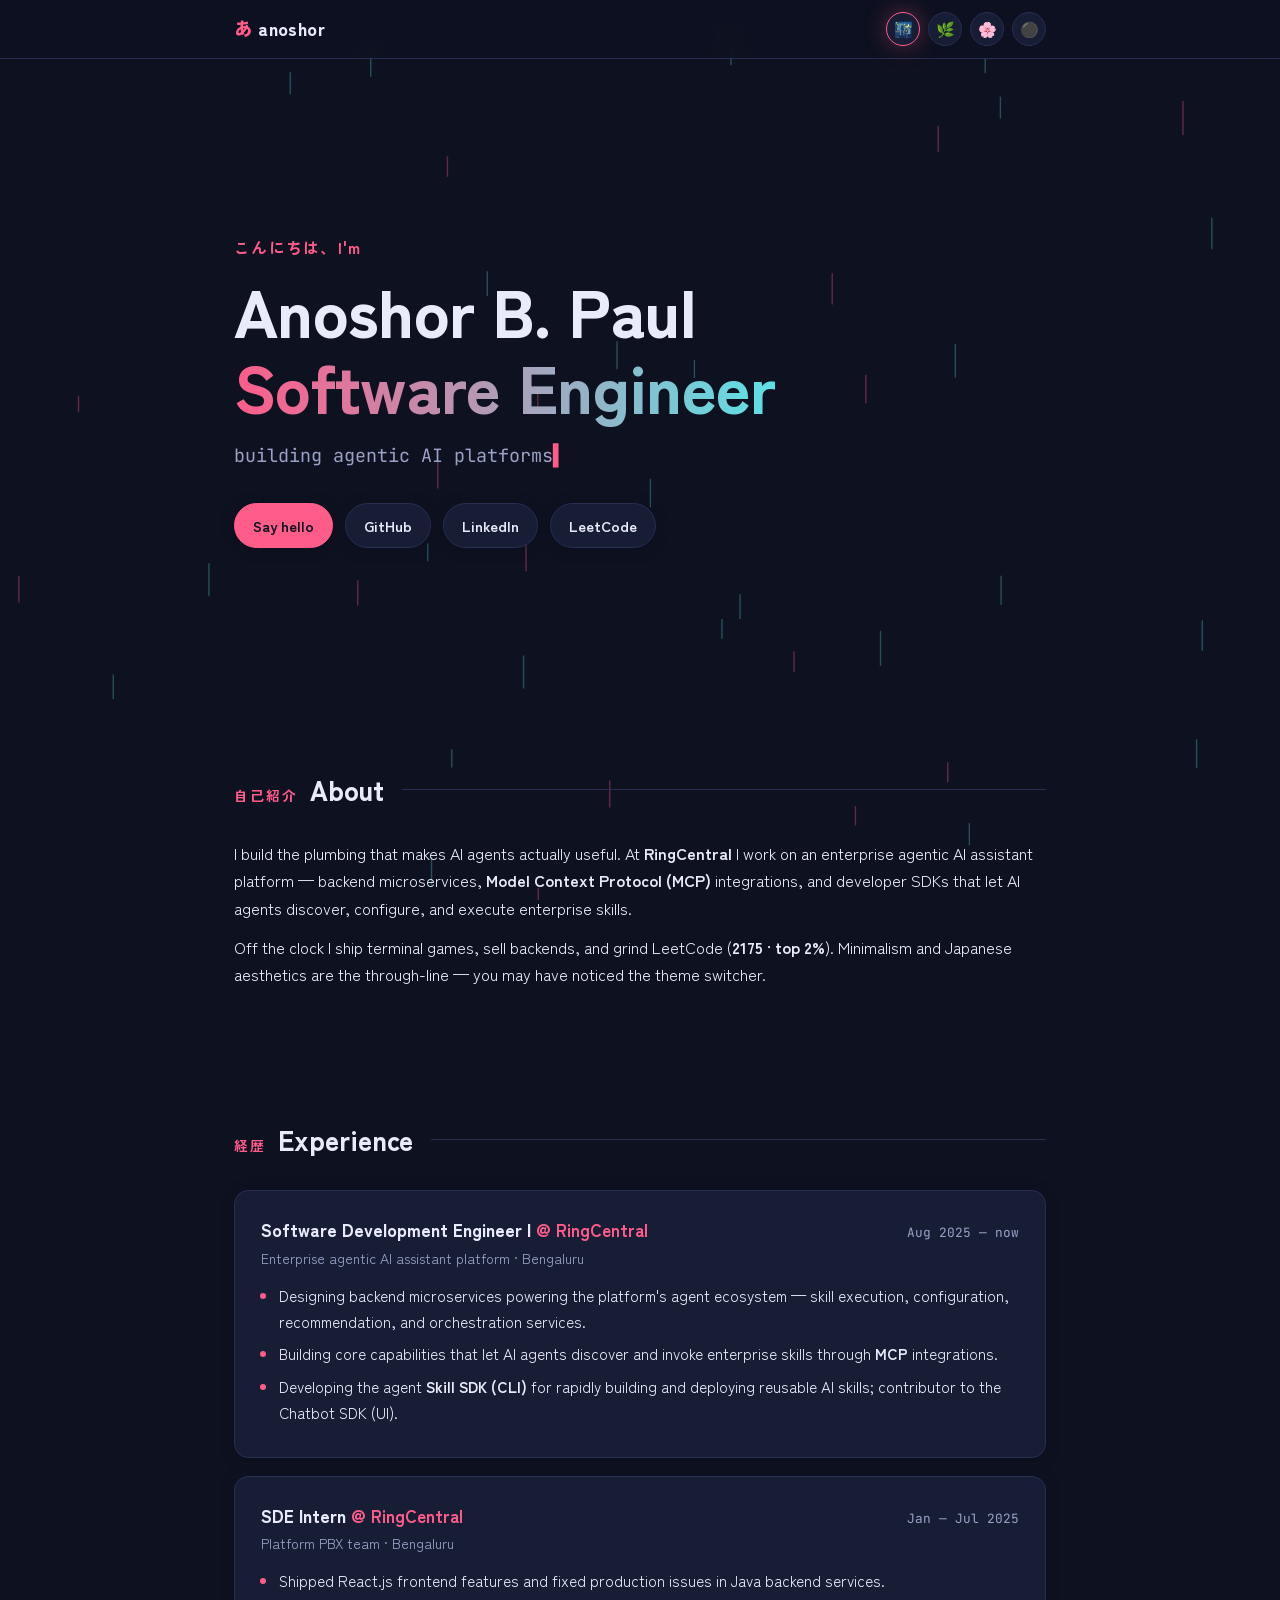
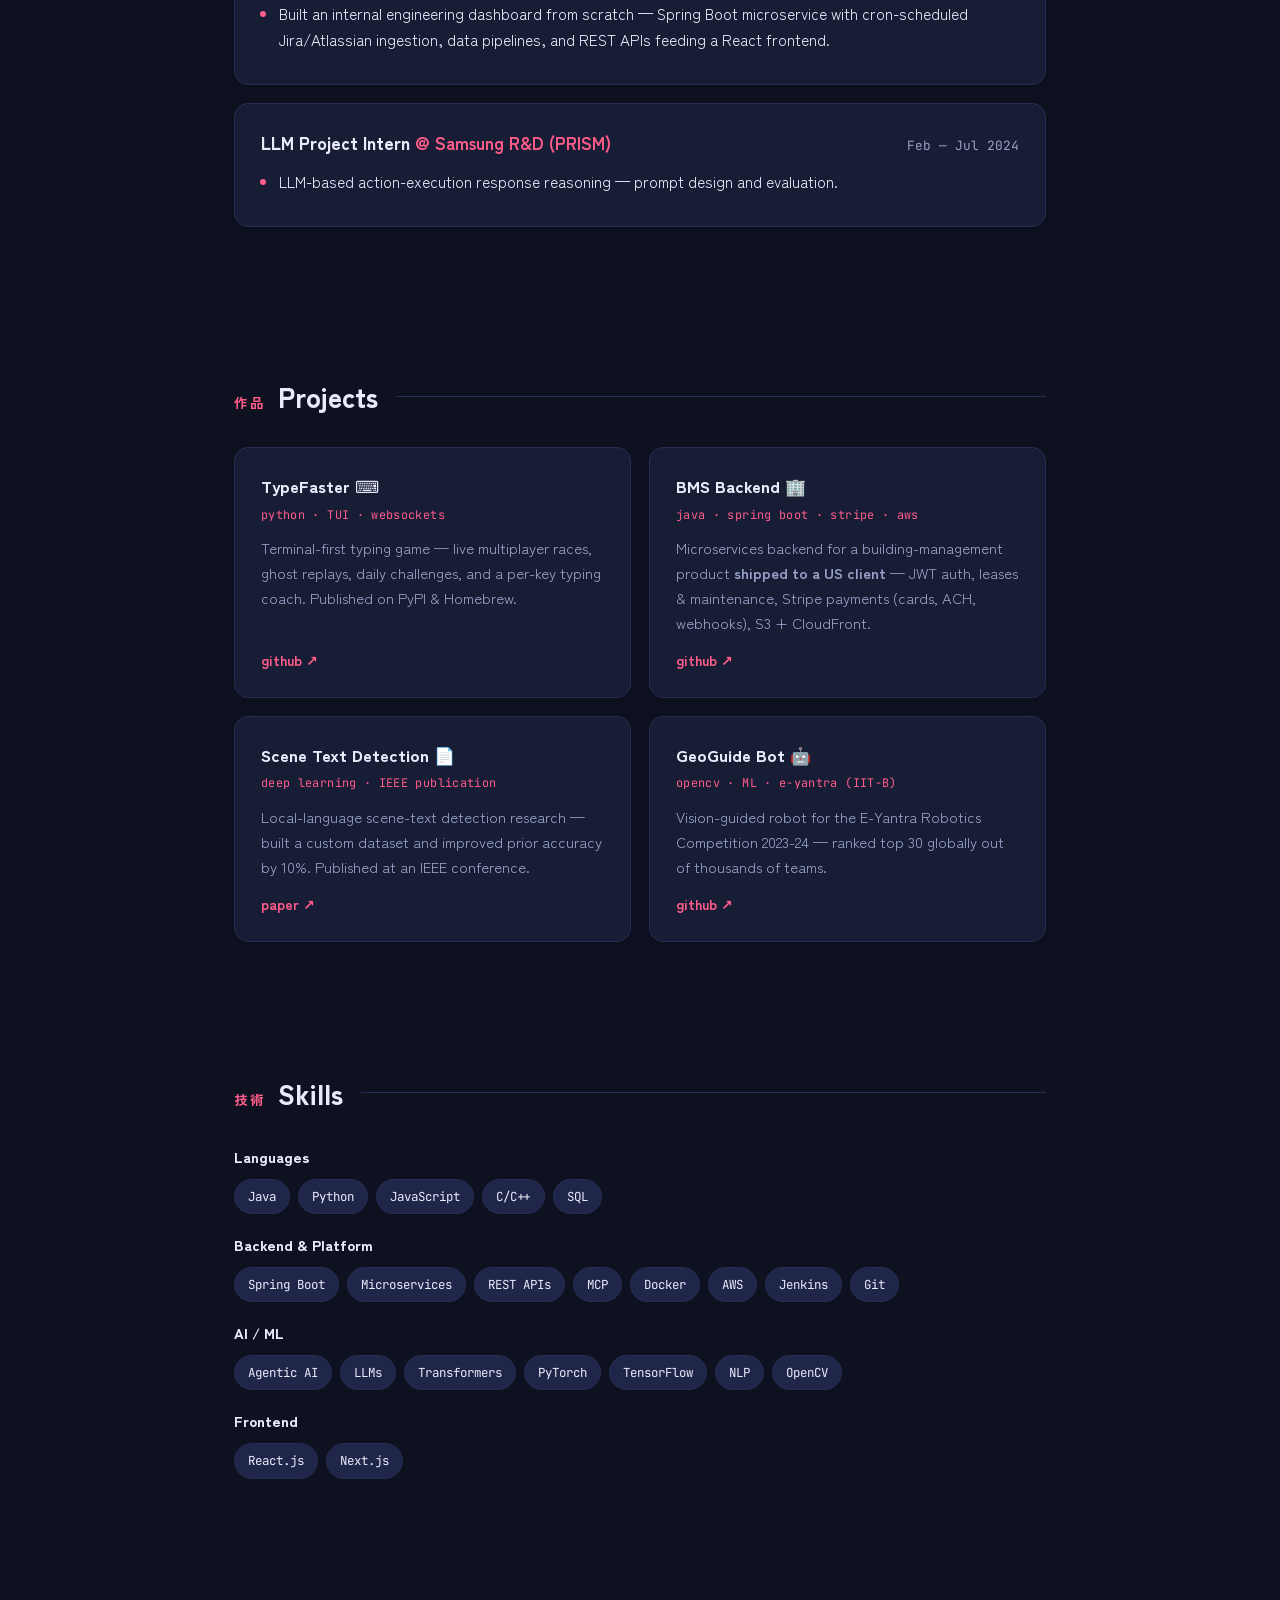
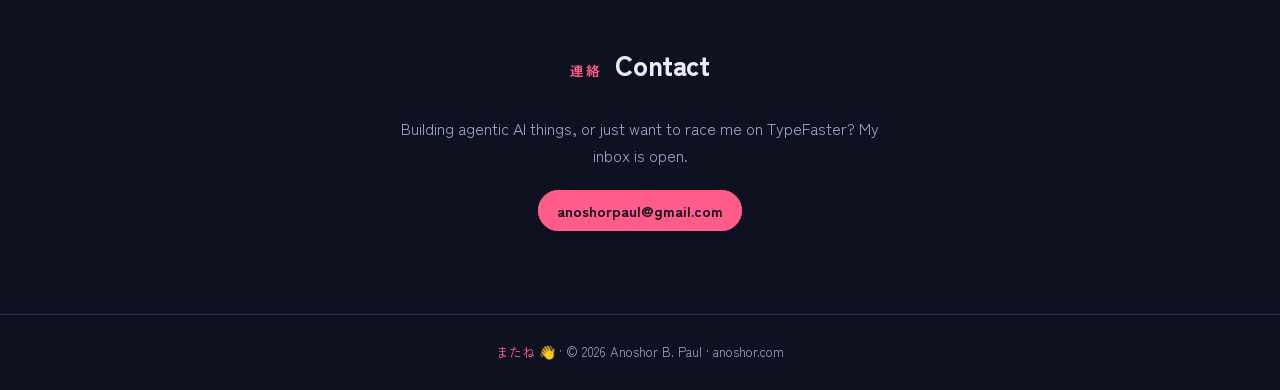
==== index.html @ 5cc81f97 "Portfolio: minimalist anime-style page with 4-theme toggle Co-Authored-By: Claude Fable 5 <noreply@a" ====
<!DOCTYPE html>
<html lang="en" data-theme="tokyo">
<head>
<meta charset="UTF-8">
<meta name="viewport" content="width=device-width, initial-scale=1.0">
<title>Anoshor B. Paul — Software Engineer</title>
<meta name="description" content="Software engineer at RingCentral building enterprise agentic AI platforms. Backend microservices, MCP integrations, developer SDKs.">
<meta property="og:title" content="Anoshor B. Paul — Software Engineer">
<meta property="og:description" content="Building enterprise agentic AI platforms. Backend microservices, MCP, developer SDKs.">
<meta property="og:url" content="https://anoshor.com">
<meta property="og:type" content="website">
<link rel="icon" href="data:image/svg+xml,<svg xmlns='http://www.w3.org/2000/svg' viewBox='0 0 100 100'><text y='.9em' font-size='90'>🌸</text></svg>">
<link rel="preconnect" href="https://fonts.googleapis.com">
<link rel="preconnect" href="https://fonts.gstatic.com" crossorigin>
<link href="https://fonts.googleapis.com/css2?family=Zen+Kaku+Gothic+New:wght@400;500;700;900&family=Zen+Old+Mincho:wght@600;900&family=JetBrains+Mono:wght@400;700&display=swap" rel="stylesheet">
<script>
/* island 0: theme boot — runs before paint to avoid flash */
(function(){try{var t=localStorage.getItem("theme");if(t)document.documentElement.setAttribute("data-theme",t);}catch(e){}})();
</script>
<style>
/* ============ base ============ */
*{margin:0;padding:0;box-sizing:border-box}
:root{
  --font-body:'Zen Kaku Gothic New',system-ui,sans-serif;
  --font-head:'Zen Kaku Gothic New',system-ui,sans-serif;
  --font-mono:'JetBrains Mono',monospace;
  --radius:14px;
  --border-w:1px;
  --shadow:none;
  --card-shadow:0 2px 16px rgba(0,0,0,.18);
}
/* ============ themes ============ */
:root[data-theme="tokyo"]{
  --bg:#0e1120; --bg2:#151930; --card:#181d36; --border:#272e52;
  --text:#e9ebfa; --muted:#9aa3c7; --accent:#ff5c8a; --accent2:#5ce1e6;
  --chip:#20264a; --glow:0 0 22px rgba(255,92,138,.35);
  --heroline:linear-gradient(90deg,#ff5c8a,#5ce1e6);
}
:root[data-theme="ghibli"]{
  --bg:#f6f1e4; --bg2:#efe8d6; --card:#fbf7ec; --border:#ddd2b8;
  --text:#4a4133; --muted:#8b7f68; --accent:#6f9a3d; --accent2:#d97e4a;
  --chip:#eee6d2; --glow:none; --card-shadow:0 3px 14px rgba(120,100,60,.12);
  --heroline:linear-gradient(90deg,#6f9a3d,#d97e4a);
}
:root[data-theme="sakura"]{
  --bg:#fbf8f5; --bg2:#f5f0ea; --card:#ffffff; --border:#e8e0d8;
  --text:#191714; --muted:#77706a; --accent:#d94f6e; --accent2:#b03a55;
  --chip:#f4ece6; --glow:none; --card-shadow:0 3px 14px rgba(60,40,40,.08);
  --font-head:'Zen Old Mincho',serif;
  --heroline:linear-gradient(90deg,#d94f6e,#e8929f);
}
:root[data-theme="manga"]{
  --bg:#ffffff; --bg2:#f2f2f2; --card:#ffffff; --border:#111111;
  --text:#111111; --muted:#555555; --accent:#111111; --accent2:#111111;
  --chip:#f2f2f2; --glow:none; --border-w:2.5px; --radius:4px;
  --card-shadow:5px 5px 0 #111;
  --heroline:linear-gradient(90deg,#111,#111);
}
/* ============ layout ============ */
html{scroll-behavior:smooth}
body{
  font-family:var(--font-body); background:var(--bg); color:var(--text);
  line-height:1.7; transition:background .35s,color .35s;
  -webkit-font-smoothing:antialiased;
}
#petals{position:fixed;inset:0;z-index:0;pointer-events:none}
.wrap{max-width:860px;margin:0 auto;padding:0 24px;position:relative;z-index:1}
section{padding:64px 0}
a{color:var(--accent);text-decoration:none}
a:hover{text-decoration:underline}
/* ============ nav ============ */
nav{
  position:fixed;top:0;left:0;right:0;z-index:10;
  backdrop-filter:blur(12px);-webkit-backdrop-filter:blur(12px);
  background:color-mix(in srgb,var(--bg) 78%,transparent);
  border-bottom:var(--border-w) solid var(--border);
}
.navin{max-width:860px;margin:0 auto;padding:12px 24px;display:flex;align-items:center;justify-content:space-between}
.logo{font-family:var(--font-head);font-weight:900;font-size:1.15rem;color:var(--text);letter-spacing:.02em}
.logo:hover{text-decoration:none}
.logo .kana{color:var(--accent);margin-right:6px}
.themes{display:flex;gap:8px}
.tbtn{
  width:34px;height:34px;border-radius:50%;cursor:pointer;font-size:15px;
  display:flex;align-items:center;justify-content:center;
  border:var(--border-w) solid var(--border);background:var(--card);
  transition:transform .15s,border-color .2s; line-height:1;
}
.tbtn:hover{transform:translateY(-2px) scale(1.08)}
.tbtn.active{border-color:var(--accent);box-shadow:var(--glow)}
/* ============ hero ============ */
.hero{padding:150px 0 70px;min-height:78vh;display:flex;flex-direction:column;justify-content:center}
.hello{font-size:1rem;color:var(--accent);font-weight:700;letter-spacing:.08em;margin-bottom:10px}
h1{font-family:var(--font-head);font-size:clamp(2.4rem,7vw,4.2rem);font-weight:900;line-height:1.12;letter-spacing:-.01em}
h1 .grad{background:var(--heroline);-webkit-background-clip:text;background-clip:text;-webkit-text-fill-color:transparent}
:root[data-theme="manga"] h1 .grad{-webkit-text-fill-color:var(--text);text-decoration:underline;text-decoration-thickness:6px;text-underline-offset:8px}
.tagline{font-family:var(--font-mono);font-size:clamp(.95rem,2.6vw,1.15rem);color:var(--muted);margin-top:18px;min-height:1.8em}
.tagline .cursor{display:inline-block;width:.55em;animation:blink 1s steps(1) infinite;color:var(--accent)}
@keyframes blink{50%{opacity:0}}
.links{display:flex;gap:12px;margin-top:30px;flex-wrap:wrap}
.pill{
  padding:9px 18px;border-radius:100px;font-weight:700;font-size:.92rem;
  border:var(--border-w) solid var(--border);background:var(--card);color:var(--text);
  transition:transform .15s,border-color .2s;box-shadow:var(--card-shadow);
}
.pill:hover{transform:translateY(-2px);border-color:var(--accent);text-decoration:none}
.pill.primary{background:var(--accent);color:var(--bg);border-color:var(--accent)}
:root[data-theme="manga"] .pill.primary{color:#fff}
/* ============ sections ============ */
h2{font-family:var(--font-head);font-size:1.7rem;font-weight:900;margin-bottom:28px;display:flex;align-items:baseline;gap:12px}
h2 .jp{font-size:.85rem;color:var(--accent);font-weight:700;letter-spacing:.15em}
h2::after{content:"";flex:1;height:var(--border-w);background:var(--border);margin-left:6px;align-self:center}
.card{
  background:var(--card);border:var(--border-w) solid var(--border);
  border-radius:var(--radius);padding:24px 26px;margin-bottom:18px;
  box-shadow:var(--card-shadow);transition:transform .18s,border-color .2s,background .35s;
}
.card:hover{transform:translateY(-3px);border-color:var(--accent)}
.rolehead{display:flex;justify-content:space-between;align-items:baseline;gap:12px;flex-wrap:wrap}
.role{font-weight:900;font-size:1.08rem}
.role .at{color:var(--accent);font-weight:700}
.dates{font-family:var(--font-mono);font-size:.8rem;color:var(--muted);white-space:nowrap}
.where{color:var(--muted);font-size:.88rem;margin-top:2px}
.card ul{margin:12px 0 0 18px}
.card li{margin-bottom:7px;font-size:.95rem}
.card li::marker{color:var(--accent)}
/* projects grid */
.grid{display:grid;grid-template-columns:1fr 1fr;gap:18px}
@media(max-width:640px){.grid{grid-template-columns:1fr}}
.proj{display:flex;flex-direction:column;margin-bottom:0}
.proj h3{font-family:var(--font-head);font-weight:900;font-size:1.05rem;margin-bottom:4px}
.proj .sub{font-family:var(--font-mono);font-size:.74rem;color:var(--accent);margin-bottom:10px;letter-spacing:.03em}
.proj p{font-size:.92rem;color:var(--muted);flex:1}
.proj .plink{margin-top:14px;font-weight:700;font-size:.88rem}
/* skills */
.sgroup{margin-bottom:18px}
.sgroup .slabel{font-weight:900;font-size:.92rem;margin-bottom:10px;color:var(--text)}
.chips{display:flex;flex-wrap:wrap;gap:8px}
.chip{
  font-family:var(--font-mono);font-size:.78rem;padding:6px 13px;border-radius:100px;
  background:var(--chip);border:var(--border-w) solid var(--border);color:var(--text);
  transition:border-color .2s,transform .15s;
}
.chip:hover{border-color:var(--accent);transform:translateY(-1px)}
/* contact */
.contact{text-align:center;padding:80px 0 90px}
.contact h2{justify-content:center}
.contact h2::after{display:none}
.contact p{color:var(--muted);max-width:480px;margin:0 auto 28px}
/* footer */
footer{border-top:var(--border-w) solid var(--border);padding:26px 0;text-align:center;color:var(--muted);font-size:.82rem;position:relative;z-index:1}
footer .kana{color:var(--accent)}
/* reveal island */
.rv{opacity:0;transform:translateY(18px);transition:opacity .6s ease,transform .6s ease}
.rv.in{opacity:1;transform:none}
@media (prefers-reduced-motion:reduce){
  .rv{opacity:1;transform:none;transition:none}
  #petals{display:none}
  .tagline .cursor{animation:none}
}
</style>
</head>
<body>
<canvas id="petals" aria-hidden="true"></canvas>

<nav>
  <div class="navin">
    <a class="logo" href="#top"><span class="kana">あ</span>anoshor</a>
    <div class="themes" role="group" aria-label="Theme">
      <button class="tbtn" data-set="tokyo"  title="Tokyo Night"    aria-label="Tokyo Night theme">🌃</button>
      <button class="tbtn" data-set="ghibli" title="Ghibli Soft"    aria-label="Ghibli Soft theme">🌿</button>
      <button class="tbtn" data-set="sakura" title="Sakura Ink"     aria-label="Sakura Ink theme">🌸</button>
      <button class="tbtn" data-set="manga"  title="Monochrome Manga" aria-label="Monochrome Manga theme">⚫</button>
    </div>
  </div>
</nav>

<div class="wrap" id="top">

  <header class="hero">
    <div class="hello">こんにちは、I'm</div>
    <h1>Anoshor B. Paul<br><span class="grad">Software Engineer</span></h1>
    <p class="tagline"><span id="type"></span><span class="cursor">▌</span></p>
    <div class="links">
      <a class="pill primary" href="mailto:anoshorpaul@gmail.com">Say hello</a>
      <a class="pill" href="https://github.com/Anoshor" target="_blank" rel="noopener">GitHub</a>
      <a class="pill" href="https://www.linkedin.com/in/anoshor/" target="_blank" rel="noopener">LinkedIn</a>
      <a class="pill" href="https://leetcode.com/u/Anoshor" target="_blank" rel="noopener">LeetCode</a>
    </div>
  </header>

  <section id="about" class="rv">
    <h2><span class="jp">自己紹介</span>About</h2>
    <p>
      I build the plumbing that makes AI agents actually useful. At <strong>RingCentral</strong> I work on an
      enterprise agentic AI assistant platform — backend microservices, <strong>Model Context Protocol (MCP)</strong>
      integrations, and developer SDKs that let AI agents discover, configure, and execute enterprise skills.
    </p>
    <p style="margin-top:12px">
      Off the clock I ship terminal games, sell backends, and grind LeetCode
      (<strong>2175 · top 2%</strong>). Minimalism and Japanese aesthetics are the through-line —
      you may have noticed the theme switcher.
    </p>
  </section>

  <section id="experience" class="rv">
    <h2><span class="jp">経歴</span>Experience</h2>

    <div class="card">
      <div class="rolehead">
        <div class="role">Software Development Engineer I <span class="at">@ RingCentral</span></div>
        <div class="dates">Aug 2025 — now</div>
      </div>
      <div class="where">Enterprise agentic AI assistant platform · Bengaluru</div>
      <ul>
        <li>Designing backend microservices powering the platform's agent ecosystem — skill execution, configuration, recommendation, and orchestration services.</li>
        <li>Building core capabilities that let AI agents discover and invoke enterprise skills through <strong>MCP</strong> integrations.</li>
        <li>Developing the agent <strong>Skill SDK (CLI)</strong> for rapidly building and deploying reusable AI skills; contributor to the Chatbot SDK (UI).</li>
      </ul>
    </div>

    <div class="card">
      <div class="rolehead">
        <div class="role">SDE Intern <span class="at">@ RingCentral</span></div>
        <div class="dates">Jan — Jul 2025</div>
      </div>
      <div class="where">Platform PBX team · Bengaluru</div>
      <ul>
        <li>Shipped React.js frontend features and fixed production issues in Java backend services.</li>
        <li>Built an internal engineering dashboard from scratch — Spring Boot microservice with cron-scheduled Jira/Atlassian ingestion, data pipelines, and REST APIs feeding a React frontend.</li>
      </ul>
    </div>

    <div class="card">
      <div class="rolehead">
        <div class="role">LLM Project Intern <span class="at">@ Samsung R&amp;D (PRISM)</span></div>
        <div class="dates">Feb — Jul 2024</div>
      </div>
      <ul>
        <li>LLM-based action-execution response reasoning — prompt design and evaluation.</li>
      </ul>
    </div>
  </section>

  <section id="projects" class="rv">
    <h2><span class="jp">作品</span>Projects</h2>
    <div class="grid">

      <div class="card proj">
        <h3>TypeFaster ⌨</h3>
        <div class="sub">python · TUI · websockets</div>
        <p>Terminal-first typing game — live multiplayer races, ghost replays, daily challenges, and a per-key typing coach. Published on PyPI &amp; Homebrew.</p>
        <a class="plink" href="https://github.com/Anoshor/typefaster-cli" target="_blank" rel="noopener">github ↗</a>
      </div>

      <div class="card proj">
        <h3>BMS Backend 🏢</h3>
        <div class="sub">java · spring boot · stripe · aws</div>
        <p>Microservices backend for a building-management product <strong>shipped to a US client</strong> — JWT auth, leases &amp; maintenance, Stripe payments (cards, ACH, webhooks), S3 + CloudFront.</p>
        <a class="plink" href="https://github.com/Anoshor/BMS-backend" target="_blank" rel="noopener">github ↗</a>
      </div>

      <div class="card proj">
        <h3>Scene Text Detection 📄</h3>
        <div class="sub">deep learning · IEEE publication</div>
        <p>Local-language scene-text detection research — built a custom dataset and improved prior accuracy by 10%. Published at an IEEE conference.</p>
        <a class="plink" href="https://ieeexplore.ieee.org/abstract/document/10499106" target="_blank" rel="noopener">paper ↗</a>
      </div>

      <div class="card proj">
        <h3>GeoGuide Bot 🤖</h3>
        <div class="sub">opencv · ML · e-yantra (IIT-B)</div>
        <p>Vision-guided robot for the E-Yantra Robotics Competition 2023-24 — ranked top 30 globally out of thousands of teams.</p>
        <a class="plink" href="https://github.com/Anoshor/eyrc23_GG_1298" target="_blank" rel="noopener">github ↗</a>
      </div>

    </div>
  </section>

  <section id="skills" class="rv">
    <h2><span class="jp">技術</span>Skills</h2>
    <div class="sgroup"><div class="slabel">Languages</div>
      <div class="chips"><span class="chip">Java</span><span class="chip">Python</span><span class="chip">JavaScript</span><span class="chip">C/C++</span><span class="chip">SQL</span></div>
    </div>
    <div class="sgroup"><div class="slabel">Backend &amp; Platform</div>
      <div class="chips"><span class="chip">Spring Boot</span><span class="chip">Microservices</span><span class="chip">REST APIs</span><span class="chip">MCP</span><span class="chip">Docker</span><span class="chip">AWS</span><span class="chip">Jenkins</span><span class="chip">Git</span></div>
    </div>
    <div class="sgroup"><div class="slabel">AI / ML</div>
      <div class="chips"><span class="chip">Agentic AI</span><span class="chip">LLMs</span><span class="chip">Transformers</span><span class="chip">PyTorch</span><span class="chip">TensorFlow</span><span class="chip">NLP</span><span class="chip">OpenCV</span></div>
    </div>
    <div class="sgroup"><div class="slabel">Frontend</div>
      <div class="chips"><span class="chip">React.js</span><span class="chip">Next.js</span></div>
    </div>
  </section>

  <section class="contact rv" id="contact">
    <h2><span class="jp">連絡</span>Contact</h2>
    <p>Building agentic AI things, or just want to race me on TypeFaster? My inbox is open.</p>
    <a class="pill primary" href="mailto:anoshorpaul@gmail.com">anoshorpaul@gmail.com</a>
  </section>

</div>

<footer>
  <span class="kana">またね 👋</span> · © 2026 Anoshor B. Paul · anoshor.com
</footer>

<script>
/* ============ island 1: theme switcher ============ */
(function(){
  var root=document.documentElement, btns=document.querySelectorAll(".tbtn");
  function mark(){var cur=root.getAttribute("data-theme");btns.forEach(function(b){b.classList.toggle("active",b.dataset.set===cur);});}
  btns.forEach(function(b){b.addEventListener("click",function(){
    root.setAttribute("data-theme",b.dataset.set);
    try{localStorage.setItem("theme",b.dataset.set);}catch(e){}
    mark(); window.dispatchEvent(new CustomEvent("themechange"));
  });});
  mark();
})();

/* ============ island 2: typing tagline ============ */
(function(){
  var lines=["building agentic AI platforms","designing backend microservices","shipping MCP integrations","typing faster than you ⌨"];
  var el=document.getElementById("type"),li=0,ci=0,del=false;
  if(matchMedia("(prefers-reduced-motion: reduce)").matches){el.textContent=lines[0];return;}
  (function tick(){
    var s=lines[li];
    ci+=del?-1:1; el.textContent=s.slice(0,ci);
    var wait=del?32:70;
    if(!del&&ci===s.length){wait=1800;del=true;}
    else if(del&&ci===0){del=false;li=(li+1)%lines.length;wait=350;}
    setTimeout(tick,wait);
  })();
})();

/* ============ island 3: scroll reveal ============ */
(function(){
  var io=new IntersectionObserver(function(es){es.forEach(function(e){if(e.isIntersecting){e.target.classList.add("in");io.unobserve(e.target);}});},{threshold:.08});
  document.querySelectorAll(".rv").forEach(function(el){io.observe(el);});
})();

/* ============ island 4: theme-aware particles ============ */
(function(){
  if(matchMedia("(prefers-reduced-motion: reduce)").matches)return;
  var cv=document.getElementById("petals"),cx=cv.getContext("2d"),W,H,ps=[],raf;
  var CFG={
    tokyo:{n:40,mk:function(){return{x:Math.random()*W,y:Math.random()*H,vy:2+Math.random()*3,len:14+Math.random()*22,c:Math.random()<.5?"rgba(255,92,138,.35)":"rgba(92,225,230,.3)",kind:"rain"};}},
    ghibli:{n:22,mk:function(){return{x:Math.random()*W,y:Math.random()*H,vx:.3+Math.random()*.5,vy:-.15-Math.random()*.3,r:1.6+Math.random()*2.4,c:"rgba(255,255,250,.9)",sw:Math.random()*6.28,kind:"seed"};}},
    sakura:{n:28,mk:function(){return{x:Math.random()*W,y:Math.random()*H,vy:.5+Math.random()*.9,vx:.3+Math.random()*.6,r:3.5+Math.random()*4,rot:Math.random()*6.28,vr:.01+Math.random()*.03,c:"rgba(233,109,138,.55)",kind:"petal"};}},
    manga:{n:26,mk:function(){return{x:Math.random()*W,y:Math.random()*H,vy:.25+Math.random()*.4,r:1.2+Math.random()*2.2,c:"rgba(17,17,17,.14)",kind:"dot"};}}
  };
  function size(){W=cv.width=innerWidth;H=cv.height=innerHeight;}
  function seed(){var t=document.documentElement.getAttribute("data-theme")||"tokyo";var c=CFG[t]||CFG.tokyo;ps=[];for(var i=0;i<c.n;i++)ps.push(c.mk());}
  function step(){
    cx.clearRect(0,0,W,H);
    for(var i=0;i<ps.length;i++){var p=ps[i];
      if(p.kind==="rain"){p.y+=p.vy;cx.strokeStyle=p.c;cx.lineWidth=1.4;cx.beginPath();cx.moveTo(p.x,p.y);cx.lineTo(p.x,p.y+p.len);cx.stroke();if(p.y>H){p.y=-p.len;p.x=Math.random()*W;}}
      else if(p.kind==="seed"){p.sw+=.02;p.x+=p.vx;p.y+=p.vy+Math.sin(p.sw)*.2;cx.fillStyle=p.c;cx.beginPath();cx.arc(p.x,p.y,p.r,0,6.28);cx.fill();if(p.x>W+10||p.y<-10){p.x=-10;p.y=H*.3+Math.random()*H*.7;}}
      else if(p.kind==="petal"){p.y+=p.vy;p.x+=p.vx+Math.sin(p.y*.01)*.5;p.rot+=p.vr;cx.save();cx.translate(p.x,p.y);cx.rotate(p.rot);cx.fillStyle=p.c;cx.beginPath();cx.ellipse(0,0,p.r,p.r*.6,0,0,6.28);cx.fill();cx.restore();if(p.y>H+12){p.y=-12;p.x=Math.random()*W;}}
      else{p.y+=p.vy;cx.fillStyle=p.c;cx.beginPath();cx.arc(p.x,p.y,p.r,0,6.28);cx.fill();if(p.y>H+6){p.y=-6;p.x=Math.random()*W;}}
    }
    raf=requestAnimationFrame(step);
  }
  function boot(){size();seed();cancelAnimationFrame(raf);step();}
  addEventListener("resize",function(){size();seed();});
  addEventListener("themechange",function(){seed();});
  document.addEventListener("visibilitychange",function(){document.hidden?cancelAnimationFrame(raf):step();});
  ("requestIdleCallback" in window)?requestIdleCallback(boot):setTimeout(boot,120);
})();
</script>
</body>
</html>
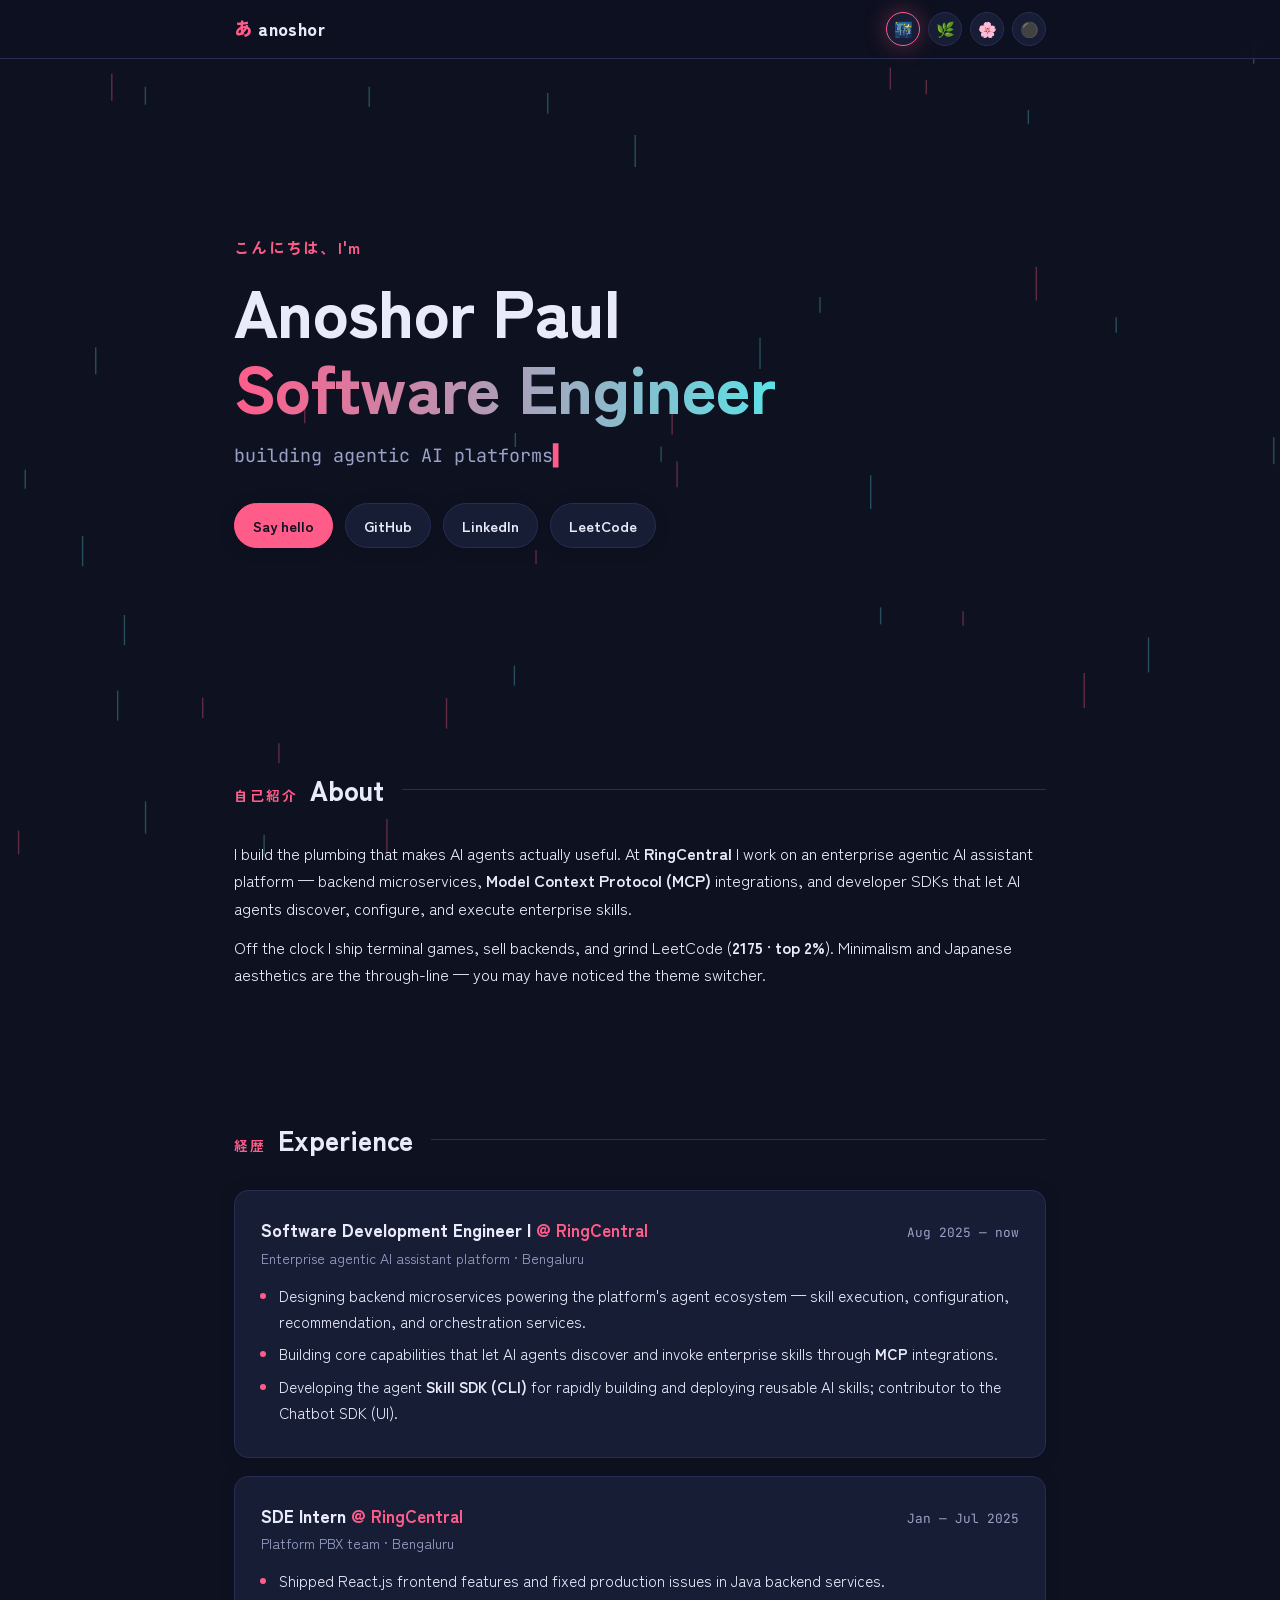
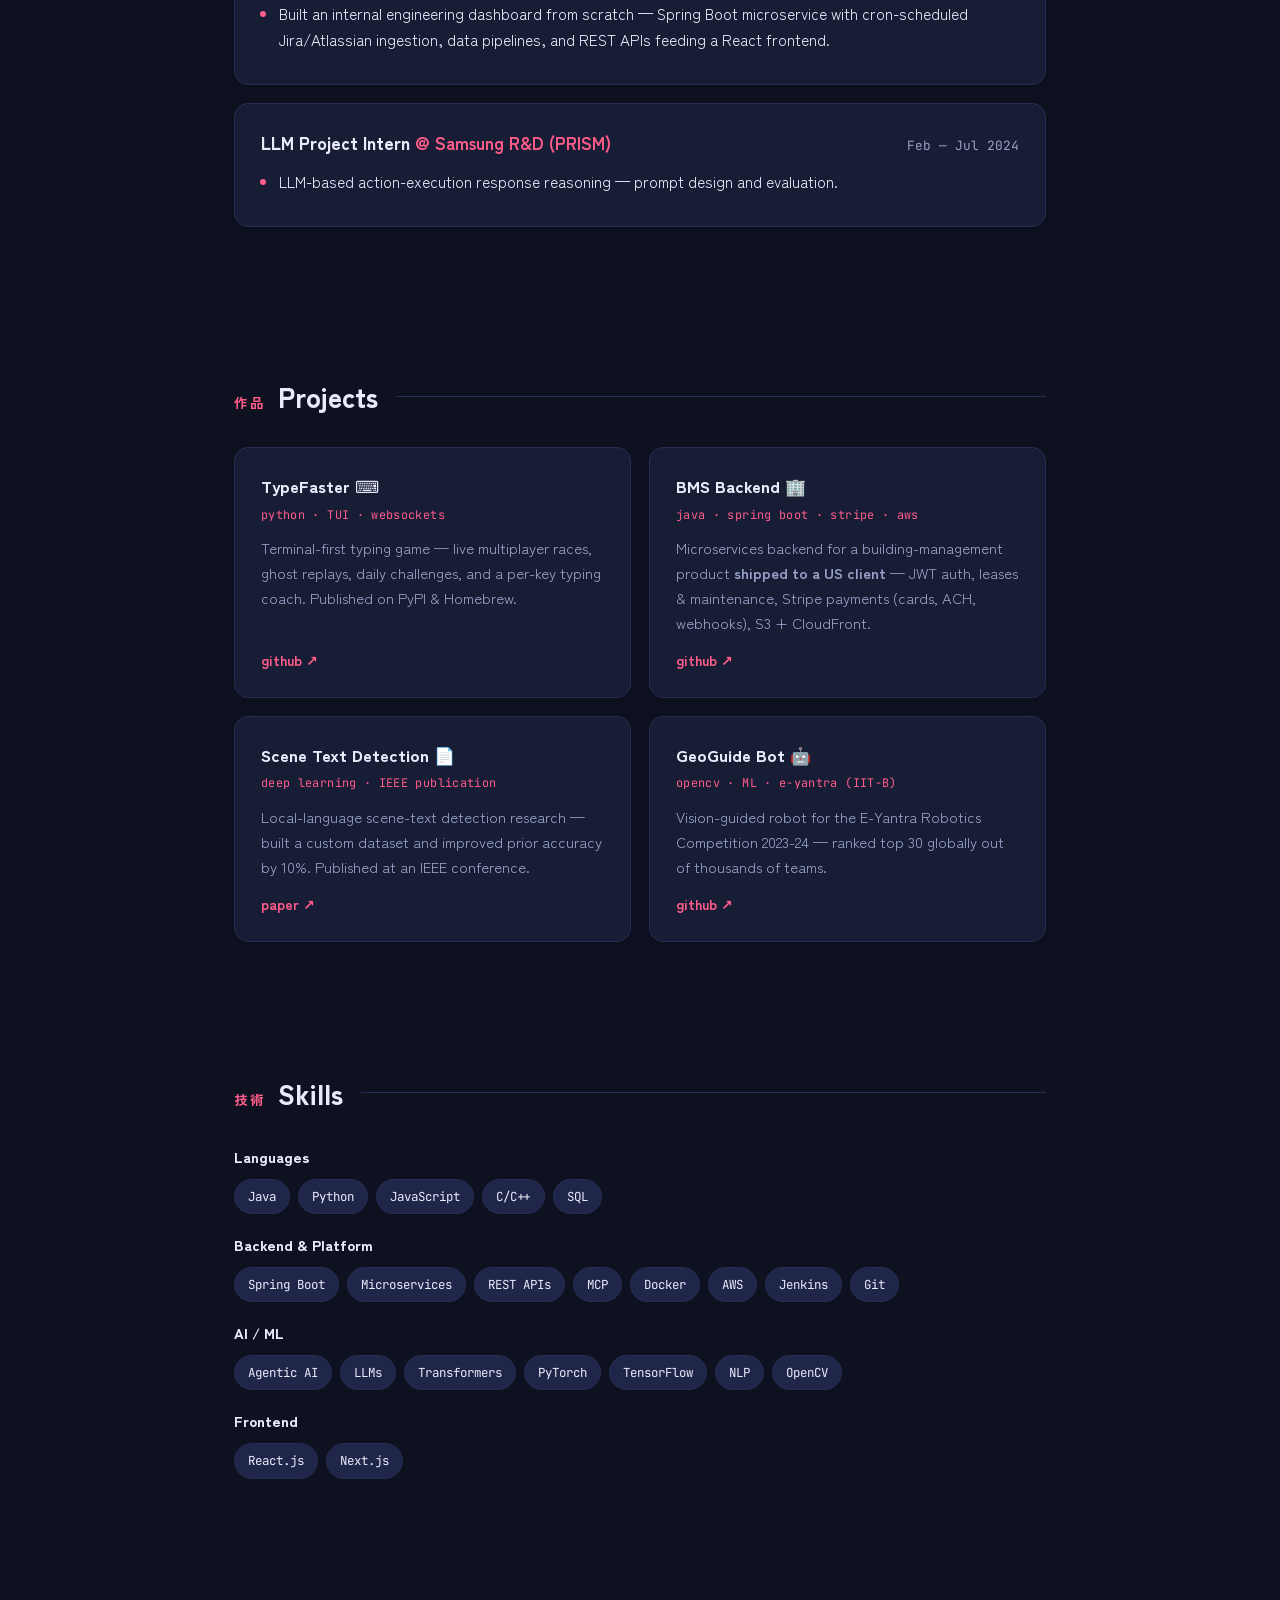
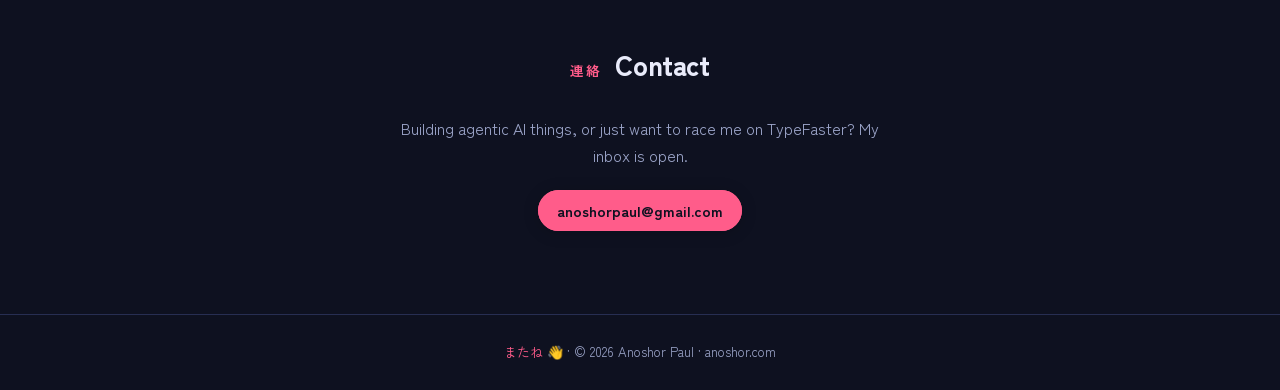
==== commit bfc33df6: "Rename to Anoshor Paul Co-Authored-By: Claude Fable 5 <noreply@anthropic.com>" ====
--- a/index.html
+++ b/index.html
@@ -3,9 +3,9 @@
 <head>
 <meta charset="UTF-8">
 <meta name="viewport" content="width=device-width, initial-scale=1.0">
-<title>Anoshor B. Paul — Software Engineer</title>
+<title>Anoshor Paul — Software Engineer</title>
 <meta name="description" content="Software engineer at RingCentral building enterprise agentic AI platforms. Backend microservices, MCP integrations, developer SDKs.">
-<meta property="og:title" content="Anoshor B. Paul — Software Engineer">
+<meta property="og:title" content="Anoshor Paul — Software Engineer">
 <meta property="og:description" content="Building enterprise agentic AI platforms. Backend microservices, MCP, developer SDKs.">
 <meta property="og:url" content="https://anoshor.com">
 <meta property="og:type" content="website">
@@ -179,7 +179,7 @@
 
   <header class="hero">
     <div class="hello">こんにちは、I'm</div>
-    <h1>Anoshor B. Paul<br><span class="grad">Software Engineer</span></h1>
+    <h1>Anoshor Paul<br><span class="grad">Software Engineer</span></h1>
     <p class="tagline"><span id="type"></span><span class="cursor">▌</span></p>
     <div class="links">
       <a class="pill primary" href="mailto:anoshorpaul@gmail.com">Say hello</a>
@@ -302,7 +302,7 @@
 </div>
 
 <footer>
-  <span class="kana">またね 👋</span> · © 2026 Anoshor B. Paul · anoshor.com
+  <span class="kana">またね 👋</span> · © 2026 Anoshor Paul · anoshor.com
 </footer>
 
 <script>
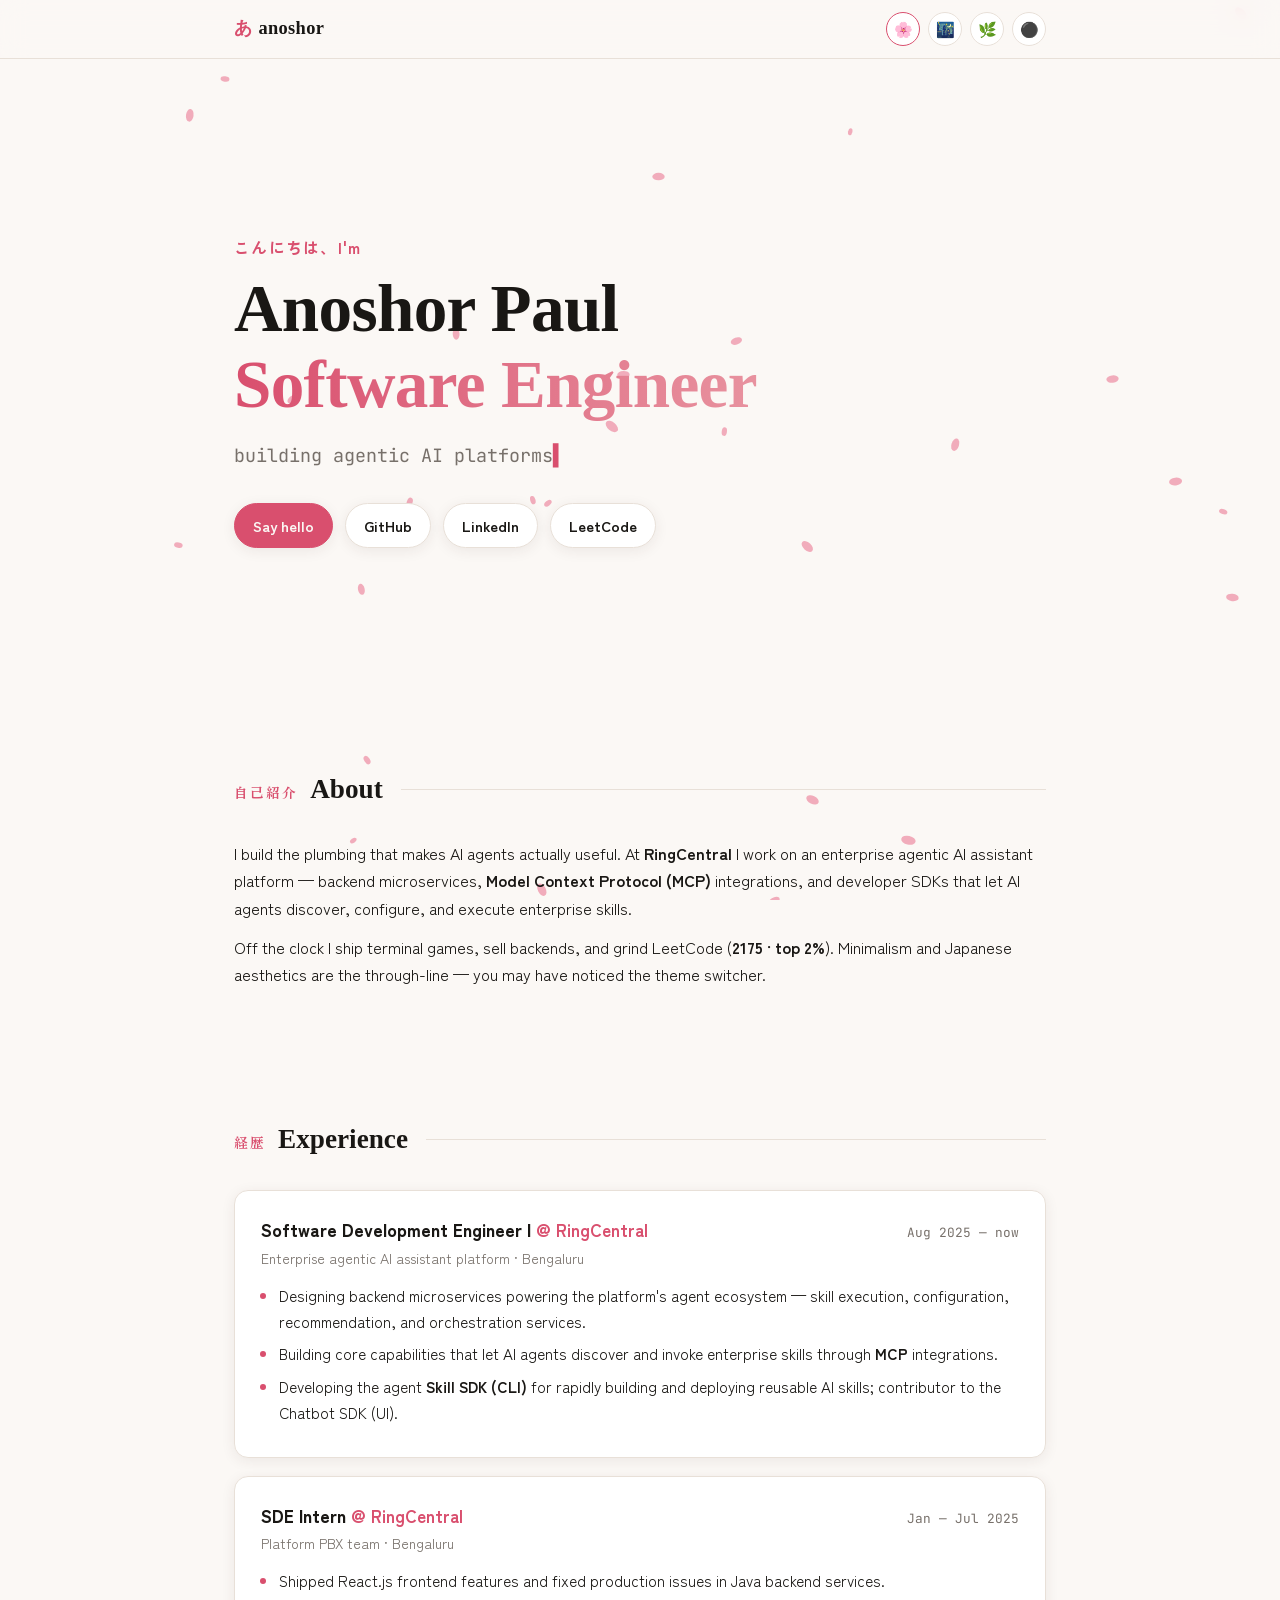
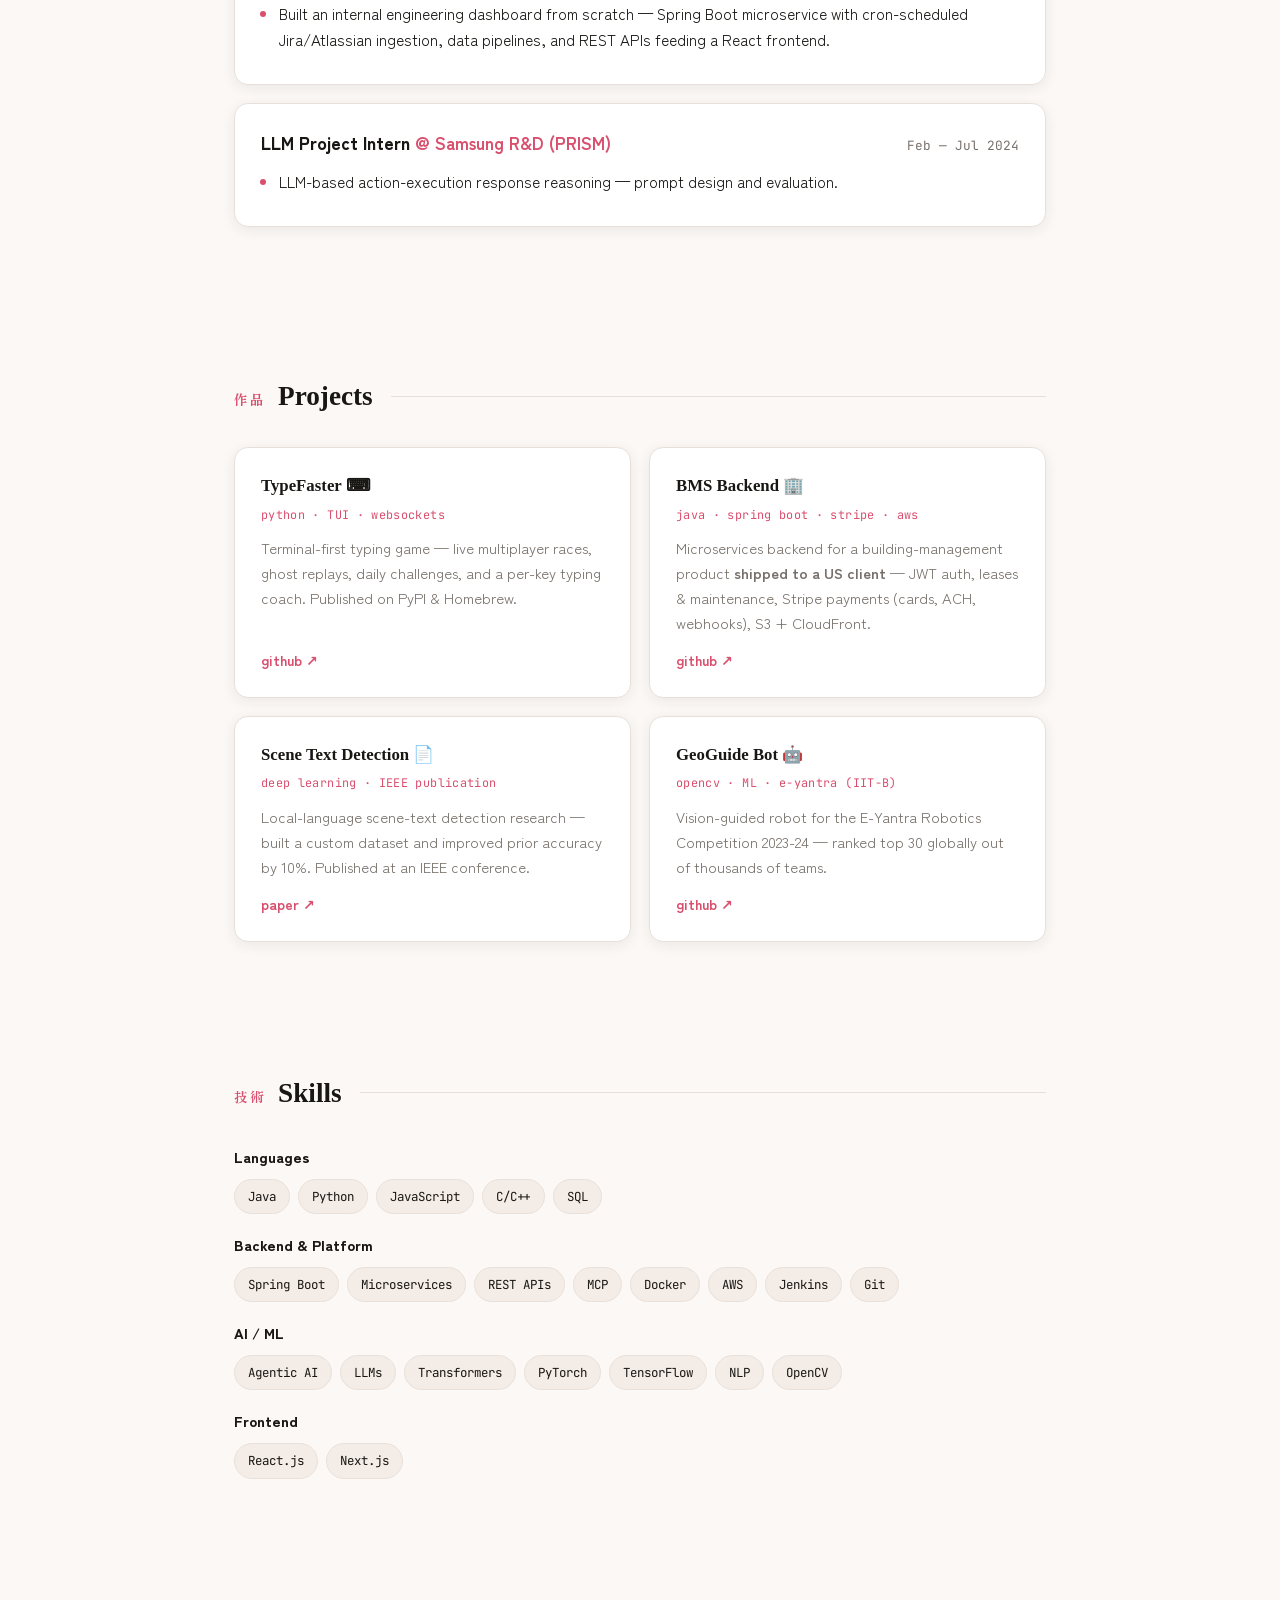
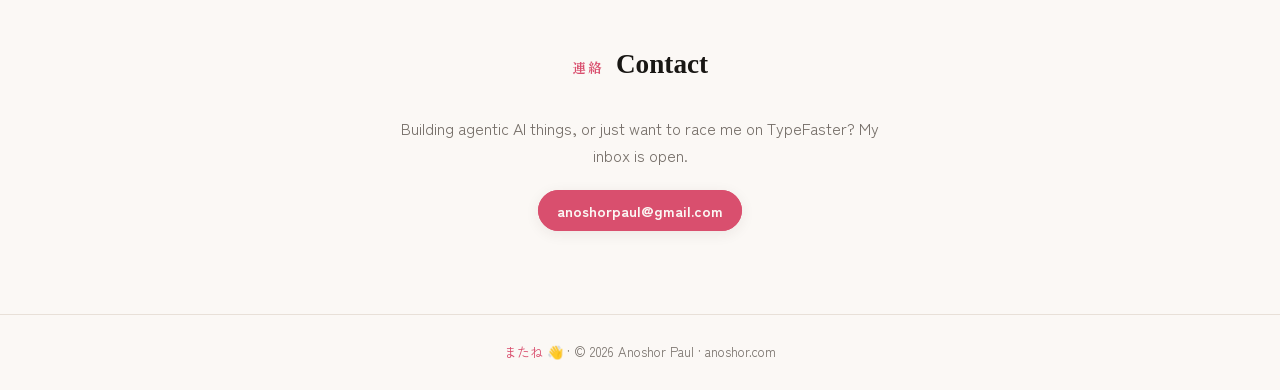
==== commit 8559c7f2: "Make Sakura Ink the default theme and first in toggle Co-Authored-By: Claude Fable 5 <noreply@anthro" ====
--- a/index.html
+++ b/index.html
@@ -1,5 +1,5 @@
 <!DOCTYPE html>
-<html lang="en" data-theme="tokyo">
+<html lang="en" data-theme="sakura">
 <head>
 <meta charset="UTF-8">
 <meta name="viewport" content="width=device-width, initial-scale=1.0">
@@ -167,9 +167,9 @@
   <div class="navin">
     <a class="logo" href="#top"><span class="kana">あ</span>anoshor</a>
     <div class="themes" role="group" aria-label="Theme">
+      <button class="tbtn" data-set="sakura" title="Sakura Ink"     aria-label="Sakura Ink theme">🌸</button>
       <button class="tbtn" data-set="tokyo"  title="Tokyo Night"    aria-label="Tokyo Night theme">🌃</button>
       <button class="tbtn" data-set="ghibli" title="Ghibli Soft"    aria-label="Ghibli Soft theme">🌿</button>
-      <button class="tbtn" data-set="sakura" title="Sakura Ink"     aria-label="Sakura Ink theme">🌸</button>
       <button class="tbtn" data-set="manga"  title="Monochrome Manga" aria-label="Monochrome Manga theme">⚫</button>
     </div>
   </div>
@@ -350,7 +350,7 @@
     manga:{n:26,mk:function(){return{x:Math.random()*W,y:Math.random()*H,vy:.25+Math.random()*.4,r:1.2+Math.random()*2.2,c:"rgba(17,17,17,.14)",kind:"dot"};}}
   };
   function size(){W=cv.width=innerWidth;H=cv.height=innerHeight;}
-  function seed(){var t=document.documentElement.getAttribute("data-theme")||"tokyo";var c=CFG[t]||CFG.tokyo;ps=[];for(var i=0;i<c.n;i++)ps.push(c.mk());}
+  function seed(){var t=document.documentElement.getAttribute("data-theme")||"sakura";var c=CFG[t]||CFG.sakura;ps=[];for(var i=0;i<c.n;i++)ps.push(c.mk());}
   function step(){
     cx.clearRect(0,0,W,H);
     for(var i=0;i<ps.length;i++){var p=ps[i];
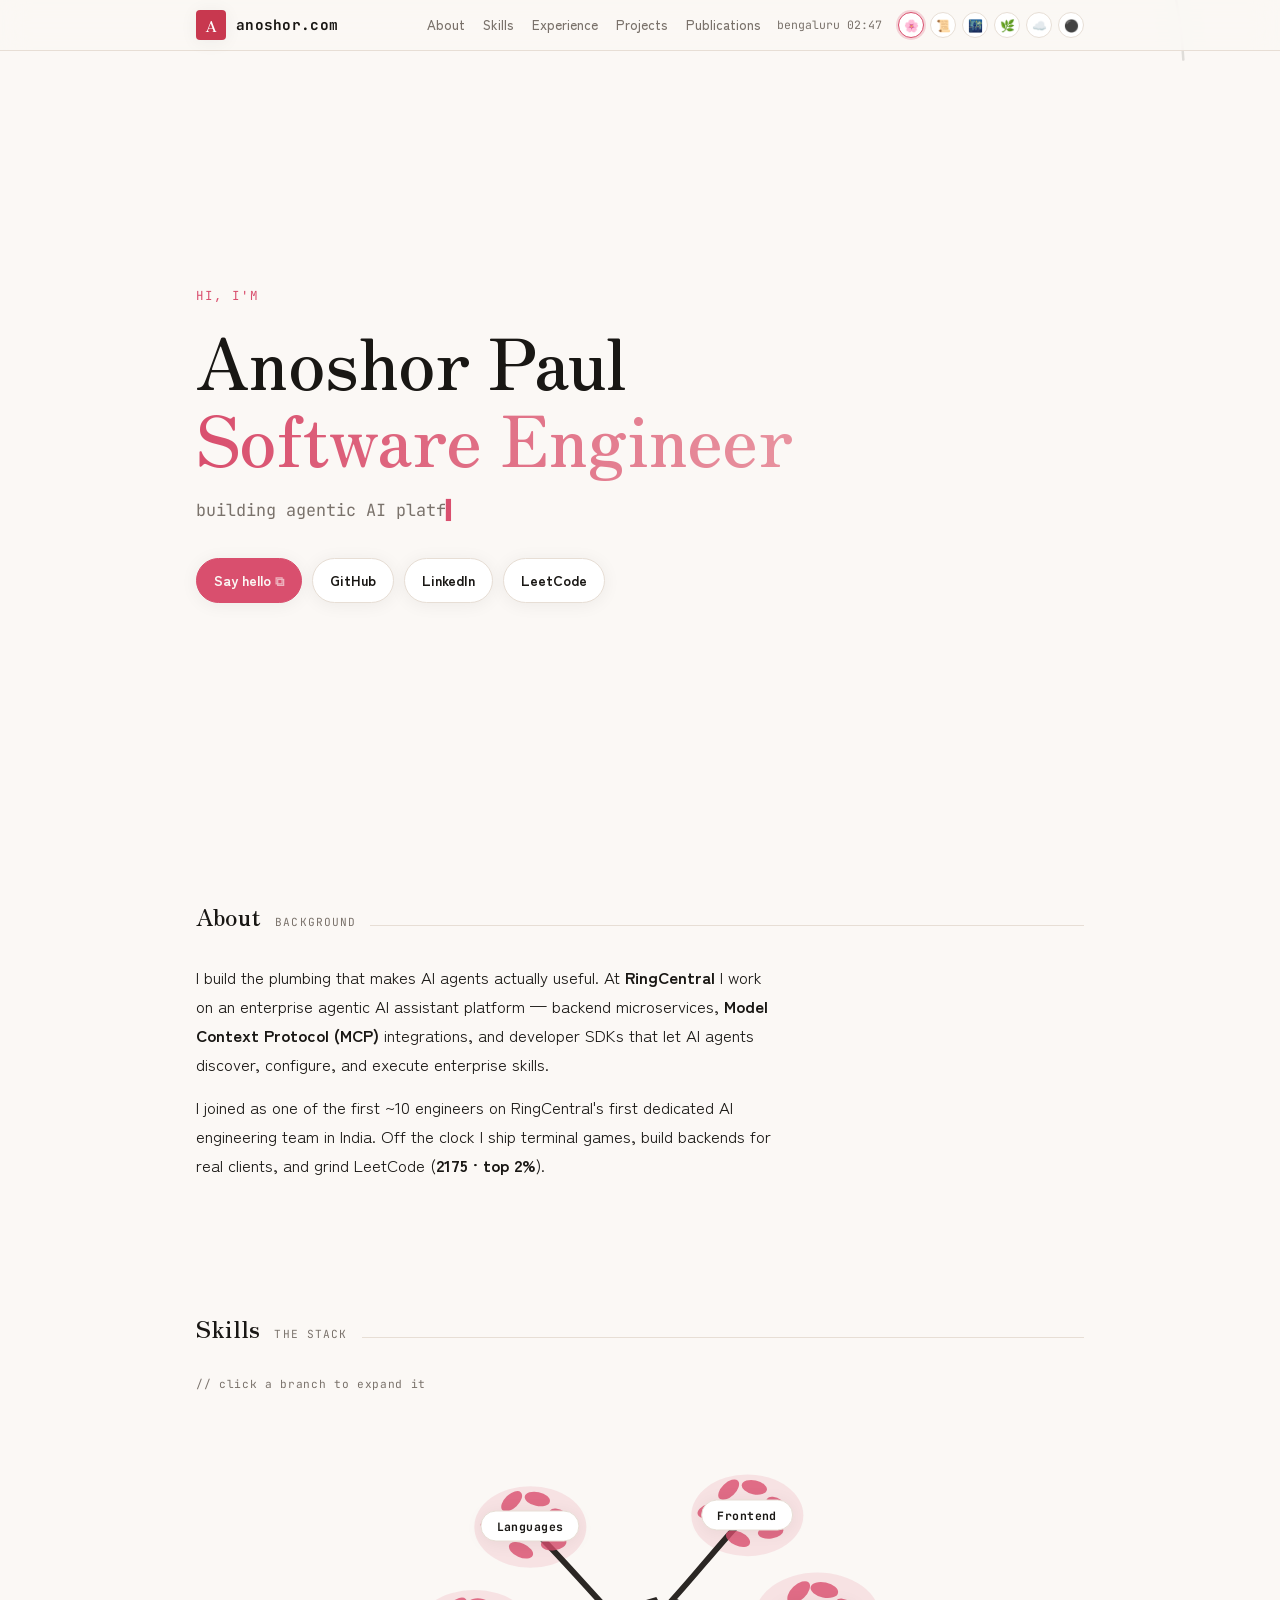
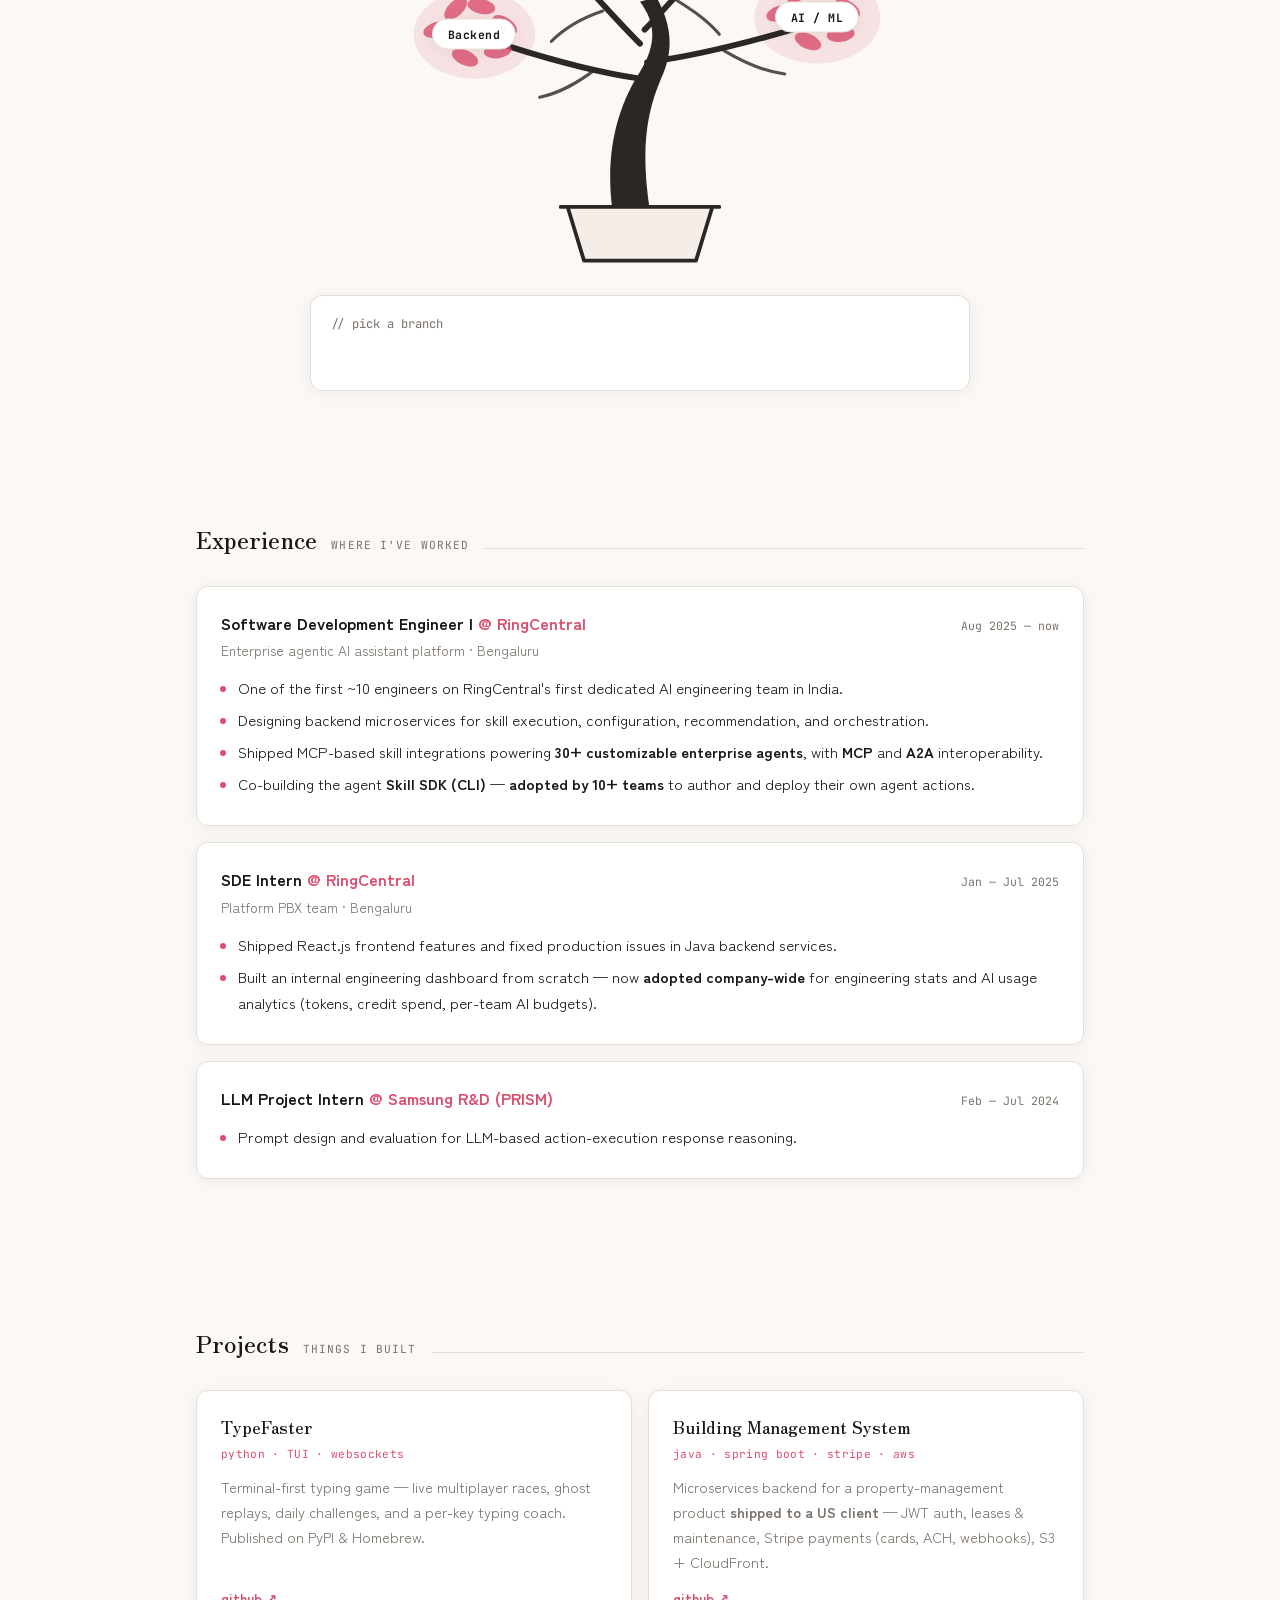
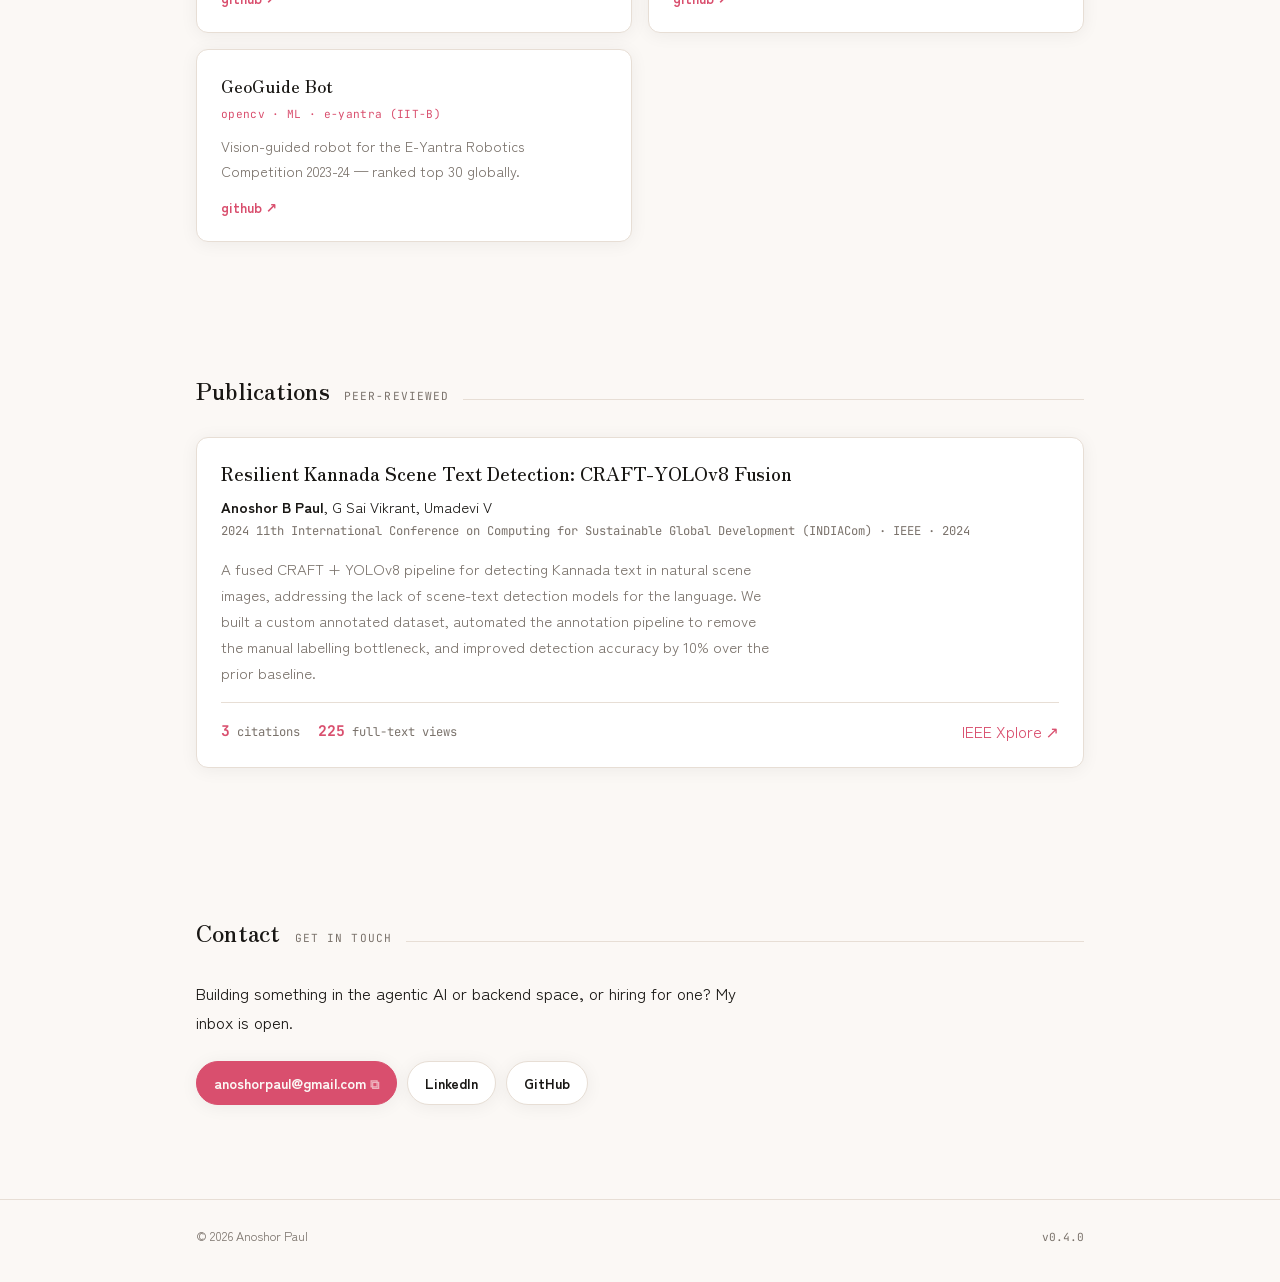
==== commit 8f421ef9: "Redesign: skills tree, publications, copy-to-clipboard contact - Interactive bonsai skills tree (SVG" ====
--- a/index.html
+++ b/index.html
@@ -4,207 +4,176 @@
 <meta charset="UTF-8">
 <meta name="viewport" content="width=device-width, initial-scale=1.0">
 <title>Anoshor Paul — Software Engineer</title>
-<meta name="description" content="Software engineer at RingCentral building enterprise agentic AI platforms. Backend microservices, MCP integrations, developer SDKs.">
+<meta name="description" content="Software engineer at RingCentral building an enterprise agentic AI assistant platform — backend microservices, MCP integrations, and developer SDKs. Portfolio, projects, and publications.">
 <meta property="og:title" content="Anoshor Paul — Software Engineer">
 <meta property="og:description" content="Building enterprise agentic AI platforms. Backend microservices, MCP, developer SDKs.">
 <meta property="og:url" content="https://anoshor.com">
 <meta property="og:type" content="website">
-<link rel="icon" href="data:image/svg+xml,<svg xmlns='http://www.w3.org/2000/svg' viewBox='0 0 100 100'><text y='.9em' font-size='90'>🌸</text></svg>">
+<meta name="theme-color" content="#d94f6e">
+<link rel="canonical" href="https://anoshor.com/">
+<link rel="icon" href="data:image/svg+xml,<svg xmlns='http://www.w3.org/2000/svg' viewBox='0 0 100 100'><rect width='100' height='100' rx='14' fill='%23c8384f'/><text x='50' y='52' font-size='58' font-weight='700' text-anchor='middle' dominant-baseline='central' fill='white' font-family='Helvetica,Arial,sans-serif'>A</text></svg>">
 <link rel="preconnect" href="https://fonts.googleapis.com">
 <link rel="preconnect" href="https://fonts.gstatic.com" crossorigin>
-<link href="https://fonts.googleapis.com/css2?family=Zen+Kaku+Gothic+New:wght@400;500;700;900&family=Zen+Old+Mincho:wght@600;900&family=JetBrains+Mono:wght@400;700&display=swap" rel="stylesheet">
-<script>
-/* island 0: theme boot — runs before paint to avoid flash */
-(function(){try{var t=localStorage.getItem("theme");if(t)document.documentElement.setAttribute("data-theme",t);}catch(e){}})();
-</script>
-<style>
-/* ============ base ============ */
-*{margin:0;padding:0;box-sizing:border-box}
-:root{
-  --font-body:'Zen Kaku Gothic New',system-ui,sans-serif;
-  --font-head:'Zen Kaku Gothic New',system-ui,sans-serif;
-  --font-mono:'JetBrains Mono',monospace;
-  --radius:14px;
-  --border-w:1px;
-  --shadow:none;
-  --card-shadow:0 2px 16px rgba(0,0,0,.18);
-}
-/* ============ themes ============ */
-:root[data-theme="tokyo"]{
-  --bg:#0e1120; --bg2:#151930; --card:#181d36; --border:#272e52;
-  --text:#e9ebfa; --muted:#9aa3c7; --accent:#ff5c8a; --accent2:#5ce1e6;
-  --chip:#20264a; --glow:0 0 22px rgba(255,92,138,.35);
-  --heroline:linear-gradient(90deg,#ff5c8a,#5ce1e6);
-}
-:root[data-theme="ghibli"]{
-  --bg:#f6f1e4; --bg2:#efe8d6; --card:#fbf7ec; --border:#ddd2b8;
-  --text:#4a4133; --muted:#8b7f68; --accent:#6f9a3d; --accent2:#d97e4a;
-  --chip:#eee6d2; --glow:none; --card-shadow:0 3px 14px rgba(120,100,60,.12);
-  --heroline:linear-gradient(90deg,#6f9a3d,#d97e4a);
-}
-:root[data-theme="sakura"]{
-  --bg:#fbf8f5; --bg2:#f5f0ea; --card:#ffffff; --border:#e8e0d8;
-  --text:#191714; --muted:#77706a; --accent:#d94f6e; --accent2:#b03a55;
-  --chip:#f4ece6; --glow:none; --card-shadow:0 3px 14px rgba(60,40,40,.08);
-  --font-head:'Zen Old Mincho',serif;
-  --heroline:linear-gradient(90deg,#d94f6e,#e8929f);
-}
-:root[data-theme="manga"]{
-  --bg:#ffffff; --bg2:#f2f2f2; --card:#ffffff; --border:#111111;
-  --text:#111111; --muted:#555555; --accent:#111111; --accent2:#111111;
-  --chip:#f2f2f2; --glow:none; --border-w:2.5px; --radius:4px;
-  --card-shadow:5px 5px 0 #111;
-  --heroline:linear-gradient(90deg,#111,#111);
-}
-/* ============ layout ============ */
-html{scroll-behavior:smooth}
-body{
-  font-family:var(--font-body); background:var(--bg); color:var(--text);
-  line-height:1.7; transition:background .35s,color .35s;
-  -webkit-font-smoothing:antialiased;
-}
-#petals{position:fixed;inset:0;z-index:0;pointer-events:none}
-.wrap{max-width:860px;margin:0 auto;padding:0 24px;position:relative;z-index:1}
-section{padding:64px 0}
-a{color:var(--accent);text-decoration:none}
-a:hover{text-decoration:underline}
-/* ============ nav ============ */
-nav{
-  position:fixed;top:0;left:0;right:0;z-index:10;
-  backdrop-filter:blur(12px);-webkit-backdrop-filter:blur(12px);
-  background:color-mix(in srgb,var(--bg) 78%,transparent);
-  border-bottom:var(--border-w) solid var(--border);
-}
-.navin{max-width:860px;margin:0 auto;padding:12px 24px;display:flex;align-items:center;justify-content:space-between}
-.logo{font-family:var(--font-head);font-weight:900;font-size:1.15rem;color:var(--text);letter-spacing:.02em}
-.logo:hover{text-decoration:none}
-.logo .kana{color:var(--accent);margin-right:6px}
-.themes{display:flex;gap:8px}
-.tbtn{
-  width:34px;height:34px;border-radius:50%;cursor:pointer;font-size:15px;
-  display:flex;align-items:center;justify-content:center;
-  border:var(--border-w) solid var(--border);background:var(--card);
-  transition:transform .15s,border-color .2s; line-height:1;
-}
-.tbtn:hover{transform:translateY(-2px) scale(1.08)}
-.tbtn.active{border-color:var(--accent);box-shadow:var(--glow)}
-/* ============ hero ============ */
-.hero{padding:150px 0 70px;min-height:78vh;display:flex;flex-direction:column;justify-content:center}
-.hello{font-size:1rem;color:var(--accent);font-weight:700;letter-spacing:.08em;margin-bottom:10px}
-h1{font-family:var(--font-head);font-size:clamp(2.4rem,7vw,4.2rem);font-weight:900;line-height:1.12;letter-spacing:-.01em}
-h1 .grad{background:var(--heroline);-webkit-background-clip:text;background-clip:text;-webkit-text-fill-color:transparent}
-:root[data-theme="manga"] h1 .grad{-webkit-text-fill-color:var(--text);text-decoration:underline;text-decoration-thickness:6px;text-underline-offset:8px}
-.tagline{font-family:var(--font-mono);font-size:clamp(.95rem,2.6vw,1.15rem);color:var(--muted);margin-top:18px;min-height:1.8em}
-.tagline .cursor{display:inline-block;width:.55em;animation:blink 1s steps(1) infinite;color:var(--accent)}
-@keyframes blink{50%{opacity:0}}
-.links{display:flex;gap:12px;margin-top:30px;flex-wrap:wrap}
-.pill{
-  padding:9px 18px;border-radius:100px;font-weight:700;font-size:.92rem;
-  border:var(--border-w) solid var(--border);background:var(--card);color:var(--text);
-  transition:transform .15s,border-color .2s;box-shadow:var(--card-shadow);
-}
-.pill:hover{transform:translateY(-2px);border-color:var(--accent);text-decoration:none}
-.pill.primary{background:var(--accent);color:var(--bg);border-color:var(--accent)}
-:root[data-theme="manga"] .pill.primary{color:#fff}
-/* ============ sections ============ */
-h2{font-family:var(--font-head);font-size:1.7rem;font-weight:900;margin-bottom:28px;display:flex;align-items:baseline;gap:12px}
-h2 .jp{font-size:.85rem;color:var(--accent);font-weight:700;letter-spacing:.15em}
-h2::after{content:"";flex:1;height:var(--border-w);background:var(--border);margin-left:6px;align-self:center}
-.card{
-  background:var(--card);border:var(--border-w) solid var(--border);
-  border-radius:var(--radius);padding:24px 26px;margin-bottom:18px;
-  box-shadow:var(--card-shadow);transition:transform .18s,border-color .2s,background .35s;
-}
-.card:hover{transform:translateY(-3px);border-color:var(--accent)}
-.rolehead{display:flex;justify-content:space-between;align-items:baseline;gap:12px;flex-wrap:wrap}
-.role{font-weight:900;font-size:1.08rem}
-.role .at{color:var(--accent);font-weight:700}
-.dates{font-family:var(--font-mono);font-size:.8rem;color:var(--muted);white-space:nowrap}
-.where{color:var(--muted);font-size:.88rem;margin-top:2px}
-.card ul{margin:12px 0 0 18px}
-.card li{margin-bottom:7px;font-size:.95rem}
-.card li::marker{color:var(--accent)}
-/* projects grid */
-.grid{display:grid;grid-template-columns:1fr 1fr;gap:18px}
-@media(max-width:640px){.grid{grid-template-columns:1fr}}
-.proj{display:flex;flex-direction:column;margin-bottom:0}
-.proj h3{font-family:var(--font-head);font-weight:900;font-size:1.05rem;margin-bottom:4px}
-.proj .sub{font-family:var(--font-mono);font-size:.74rem;color:var(--accent);margin-bottom:10px;letter-spacing:.03em}
-.proj p{font-size:.92rem;color:var(--muted);flex:1}
-.proj .plink{margin-top:14px;font-weight:700;font-size:.88rem}
-/* skills */
-.sgroup{margin-bottom:18px}
-.sgroup .slabel{font-weight:900;font-size:.92rem;margin-bottom:10px;color:var(--text)}
-.chips{display:flex;flex-wrap:wrap;gap:8px}
-.chip{
-  font-family:var(--font-mono);font-size:.78rem;padding:6px 13px;border-radius:100px;
-  background:var(--chip);border:var(--border-w) solid var(--border);color:var(--text);
-  transition:border-color .2s,transform .15s;
-}
-.chip:hover{border-color:var(--accent);transform:translateY(-1px)}
-/* contact */
-.contact{text-align:center;padding:80px 0 90px}
-.contact h2{justify-content:center}
-.contact h2::after{display:none}
-.contact p{color:var(--muted);max-width:480px;margin:0 auto 28px}
-/* footer */
-footer{border-top:var(--border-w) solid var(--border);padding:26px 0;text-align:center;color:var(--muted);font-size:.82rem;position:relative;z-index:1}
-footer .kana{color:var(--accent)}
-/* reveal island */
-.rv{opacity:0;transform:translateY(18px);transition:opacity .6s ease,transform .6s ease}
-.rv.in{opacity:1;transform:none}
-@media (prefers-reduced-motion:reduce){
-  .rv{opacity:1;transform:none;transition:none}
-  #petals{display:none}
-  .tagline .cursor{animation:none}
-}
-</style>
+<link href="https://fonts.googleapis.com/css2?family=Zen+Kaku+Gothic+New:wght@400;500;700&family=Zen+Old+Mincho:wght@400;600;900&family=JetBrains+Mono:wght@400;700&display=swap" rel="stylesheet">
+<script>(function(){var d=document.documentElement;d.classList.add("js");var q=null;try{q=new URLSearchParams(location.search).get("theme");}catch(e){}try{var t=q||localStorage.getItem("theme");if(t)d.setAttribute("data-theme",t);}catch(e){}})();</script>
+<link rel="stylesheet" href="/assets/site.css">
 </head>
 <body>
-<canvas id="petals" aria-hidden="true"></canvas>
-
-<nav>
-  <div class="navin">
-    <a class="logo" href="#top"><span class="kana">あ</span>anoshor</a>
+
+<svg id="brush" viewBox="0 0 100 1000" preserveAspectRatio="none" aria-hidden="true">
+  <path d="M12,0 C30,120 4,220 18,340 C32,460 6,560 20,690 C34,820 10,910 22,1000"/>
+</svg>
+
+<header class="top">
+  <div class="top-in">
+    <a class="brand" href="/">
+      <span class="seal" aria-hidden="true">A</span>
+      <span class="brand-t">anoshor.com</span>
+    </a>
+    <span class="spacer"></span>
+    <nav class="nav" aria-label="Sections">
+      <a href="#about">About</a>
+      <a href="#skills">Skills</a>
+      <a href="#experience">Experience</a>
+      <a href="#projects">Projects</a>
+      <a href="#publications">Publications</a>
+    </nav>
+    <div class="clocks" id="clocks"></div>
     <div class="themes" role="group" aria-label="Theme">
-      <button class="tbtn" data-set="sakura" title="Sakura Ink"     aria-label="Sakura Ink theme">🌸</button>
-      <button class="tbtn" data-set="tokyo"  title="Tokyo Night"    aria-label="Tokyo Night theme">🌃</button>
-      <button class="tbtn" data-set="ghibli" title="Ghibli Soft"    aria-label="Ghibli Soft theme">🌿</button>
-      <button class="tbtn" data-set="manga"  title="Monochrome Manga" aria-label="Monochrome Manga theme">⚫</button>
+      <button class="tbtn" data-set="sakura" title="Sakura"   aria-label="Sakura theme">🌸</button>
+      <button class="tbtn" data-set="sumi"   title="Ink"      aria-label="Ink theme">📜</button>
+      <button class="tbtn" data-set="tokyo"  title="Night"    aria-label="Night theme">🌃</button>
+      <button class="tbtn" data-set="ghibli" title="Forest"   aria-label="Forest theme">🌿</button>
+      <button class="tbtn" data-set="punpun" title="Overcast" aria-label="Overcast theme">☁️</button>
+      <button class="tbtn" data-set="manga"  title="Mono"     aria-label="Monochrome theme">⚫</button>
     </div>
   </div>
-</nav>
-
-<div class="wrap" id="top">
-
-  <header class="hero">
-    <div class="hello">こんにちは、I'm</div>
-    <h1>Anoshor Paul<br><span class="grad">Software Engineer</span></h1>
-    <p class="tagline"><span id="type"></span><span class="cursor">▌</span></p>
+</header>
+
+<main class="wrap">
+
+  <section class="hero" id="top">
+    <div class="hello">Hi, I'm</div>
+    <h1>Anoshor Paul<br><span class="g">Software Engineer</span></h1>
+    <p class="tagline"><span id="type" data-lines='["building agentic AI platforms","designing backend microservices","shipping MCP integrations","typing faster than you"]'></span><span class="cursor">▌</span></p>
     <div class="links">
-      <a class="pill primary" href="mailto:anoshorpaul@gmail.com">Say hello</a>
+      <button class="pill pri copy" data-copy="anoshorpaul@gmail.com">Say hello</button>
       <a class="pill" href="https://github.com/Anoshor" target="_blank" rel="noopener">GitHub</a>
       <a class="pill" href="https://www.linkedin.com/in/anoshor/" target="_blank" rel="noopener">LinkedIn</a>
       <a class="pill" href="https://leetcode.com/u/Anoshor" target="_blank" rel="noopener">LeetCode</a>
     </div>
-  </header>
-
-  <section id="about" class="rv">
-    <h2><span class="jp">自己紹介</span>About</h2>
-    <p>
+  </section>
+
+  <section class="rv" id="about">
+    <div class="sec-head">
+      <span class="sec-t">About</span>
+      <span class="sec-sub">background</span>
+      <span class="sec-rule"></span>
+    </div>
+    <p class="lede">
       I build the plumbing that makes AI agents actually useful. At <strong>RingCentral</strong> I work on an
       enterprise agentic AI assistant platform — backend microservices, <strong>Model Context Protocol (MCP)</strong>
       integrations, and developer SDKs that let AI agents discover, configure, and execute enterprise skills.
     </p>
-    <p style="margin-top:12px">
-      Off the clock I ship terminal games, sell backends, and grind LeetCode
-      (<strong>2175 · top 2%</strong>). Minimalism and Japanese aesthetics are the through-line —
-      you may have noticed the theme switcher.
+    <p class="lede">
+      I joined as one of the first ~10 engineers on RingCentral's first dedicated AI engineering team in India.
+      Off the clock I ship terminal games, build backends for real clients, and grind LeetCode
+      (<strong>2175 · top 2%</strong>).
     </p>
   </section>
 
-  <section id="experience" class="rv">
-    <h2><span class="jp">経歴</span>Experience</h2>
+  <section class="rv" id="skills">
+    <div class="sec-head">
+      <span class="sec-t">Skills</span>
+      <span class="sec-sub">the stack</span>
+      <span class="sec-rule"></span>
+    </div>
+
+    <div class="bonsai-wrap">
+      <p class="bonsai-hint">// click a branch to expand it</p>
+
+      <div class="bonsai" id="bonsai">
+        <svg viewBox="0 58 600 412" aria-hidden="true">
+          <ellipse class="crown" data-key="backend" cx="158" cy="258" rx="52" ry="38"/>
+          <ellipse class="crown" data-key="ai"      cx="452" cy="244" rx="54" ry="39"/>
+          <ellipse class="crown" data-key="lang"    cx="206" cy="166" rx="48" ry="35"/>
+          <ellipse class="crown" data-key="front"   cx="392" cy="156" rx="48" ry="35"/>
+
+          <g class="pot" style="stroke-width:5">
+            <path d="M300,296 C258,290 210,276 168,262"/>
+            <path d="M306,282 C352,276 404,262 444,250"/>
+            <path d="M300,266 C270,236 240,200 214,174"/>
+            <path d="M304,254 C334,224 360,190 384,164"/>
+          </g>
+          <g class="pot" style="stroke-width:2.6;opacity:.8">
+            <path d="M262,288 C246,300 232,308 214,312"/>
+            <path d="M372,272 C392,284 408,290 424,292"/>
+            <path d="M268,238 C250,244 236,252 224,264"/>
+            <path d="M330,228 C346,238 358,246 368,258"/>
+          </g>
+
+          <path class="tree-ink" d="M276,406 C270,356 282,318 300,290 C316,264 312,246 300,230 L314,226 C325,246 331,268 318,296 C305,326 301,358 308,406 Z"/>
+
+          <path class="pot-fill" d="M238,406 L362,406 L348,452 L252,452 Z"/>
+          <path class="pot" d="M232,406 L368,406 M238,406 L252,452 L348,452 L362,406"/>
+
+          <g>
+            <ellipse class="lf" data-key="backend" cx="126" cy="254" rx="12" ry="6.5" transform="rotate(-16 126 254)"/>
+            <ellipse class="lf" data-key="backend" cx="142" cy="236" rx="12" ry="6.5" transform="rotate(-44 142 236)"/>
+            <ellipse class="lf" data-key="backend" cx="164" cy="234" rx="12" ry="6.5" transform="rotate(12 164 234)"/>
+            <ellipse class="lf" data-key="backend" cx="184" cy="250" rx="12" ry="6.5" transform="rotate(34 184 250)"/>
+            <ellipse class="lf" data-key="backend" cx="178" cy="272" rx="12" ry="6.5" transform="rotate(-8 178 272)"/>
+            <ellipse class="lf" data-key="backend" cx="150" cy="278" rx="12" ry="6.5" transform="rotate(24 150 278)"/>
+
+            <ellipse class="lf" data-key="ai" cx="420" cy="240" rx="12" ry="6.5" transform="rotate(-16 420 240)"/>
+            <ellipse class="lf" data-key="ai" cx="436" cy="222" rx="12" ry="6.5" transform="rotate(-44 436 222)"/>
+            <ellipse class="lf" data-key="ai" cx="458" cy="220" rx="12" ry="6.5" transform="rotate(12 458 220)"/>
+            <ellipse class="lf" data-key="ai" cx="478" cy="236" rx="12" ry="6.5" transform="rotate(34 478 236)"/>
+            <ellipse class="lf" data-key="ai" cx="472" cy="258" rx="12" ry="6.5" transform="rotate(-8 472 258)"/>
+            <ellipse class="lf" data-key="ai" cx="444" cy="264" rx="12" ry="6.5" transform="rotate(24 444 264)"/>
+
+            <ellipse class="lf" data-key="lang" cx="174" cy="162" rx="11" ry="6" transform="rotate(-16 174 162)"/>
+            <ellipse class="lf" data-key="lang" cx="190" cy="144" rx="11" ry="6" transform="rotate(-44 190 144)"/>
+            <ellipse class="lf" data-key="lang" cx="212" cy="142" rx="11" ry="6" transform="rotate(12 212 142)"/>
+            <ellipse class="lf" data-key="lang" cx="232" cy="158" rx="11" ry="6" transform="rotate(34 232 158)"/>
+            <ellipse class="lf" data-key="lang" cx="226" cy="180" rx="11" ry="6" transform="rotate(-8 226 180)"/>
+            <ellipse class="lf" data-key="lang" cx="198" cy="186" rx="11" ry="6" transform="rotate(24 198 186)"/>
+
+            <ellipse class="lf" data-key="front" cx="360" cy="152" rx="11" ry="6" transform="rotate(-16 360 152)"/>
+            <ellipse class="lf" data-key="front" cx="376" cy="134" rx="11" ry="6" transform="rotate(-44 376 134)"/>
+            <ellipse class="lf" data-key="front" cx="398" cy="132" rx="11" ry="6" transform="rotate(12 398 132)"/>
+            <ellipse class="lf" data-key="front" cx="418" cy="148" rx="11" ry="6" transform="rotate(34 418 148)"/>
+            <ellipse class="lf" data-key="front" cx="412" cy="170" rx="11" ry="6" transform="rotate(-8 412 170)"/>
+            <ellipse class="lf" data-key="front" cx="384" cy="176" rx="11" ry="6" transform="rotate(24 384 176)"/>
+          </g>
+        </svg>
+
+        <div class="nodes">
+          <button class="node" data-key="backend" style="--x:26.3%;--y:48.6%" aria-label="Backend and platform skills">
+            <span class="nl">Backend</span>
+          </button>
+          <button class="node" data-key="ai" style="--x:75.3%;--y:45.1%" aria-label="AI and ML skills">
+            <span class="nl">AI / ML</span>
+          </button>
+          <button class="node" data-key="lang" style="--x:34.3%;--y:26.2%" aria-label="Programming languages">
+            <span class="nl">Languages</span>
+          </button>
+          <button class="node" data-key="front" style="--x:65.3%;--y:23.8%" aria-label="Frontend skills">
+            <span class="nl">Frontend</span>
+          </button>
+        </div>
+      </div>
+
+      <div class="detail" id="detail" aria-live="polite"></div>
+    </div>
+  </section>
+
+  <section class="rv" id="experience">
+    <div class="sec-head">
+      <span class="sec-t">Experience</span>
+      <span class="sec-sub">where I've worked</span>
+      <span class="sec-rule"></span>
+    </div>
 
     <div class="card">
       <div class="rolehead">
@@ -213,9 +182,10 @@
       </div>
       <div class="where">Enterprise agentic AI assistant platform · Bengaluru</div>
       <ul>
-        <li>Designing backend microservices powering the platform's agent ecosystem — skill execution, configuration, recommendation, and orchestration services.</li>
-        <li>Building core capabilities that let AI agents discover and invoke enterprise skills through <strong>MCP</strong> integrations.</li>
-        <li>Developing the agent <strong>Skill SDK (CLI)</strong> for rapidly building and deploying reusable AI skills; contributor to the Chatbot SDK (UI).</li>
+        <li>One of the first ~10 engineers on RingCentral's first dedicated AI engineering team in India.</li>
+        <li>Designing backend microservices for skill execution, configuration, recommendation, and orchestration.</li>
+        <li>Shipped MCP-based skill integrations powering <strong>30+ customizable enterprise agents</strong>, with <strong>MCP</strong> and <strong>A2A</strong> interoperability.</li>
+        <li>Co-building the agent <strong>Skill SDK (CLI)</strong> — <strong>adopted by 10+ teams</strong> to author and deploy their own agent actions.</li>
       </ul>
     </div>
 
@@ -227,7 +197,7 @@
       <div class="where">Platform PBX team · Bengaluru</div>
       <ul>
         <li>Shipped React.js frontend features and fixed production issues in Java backend services.</li>
-        <li>Built an internal engineering dashboard from scratch — Spring Boot microservice with cron-scheduled Jira/Atlassian ingestion, data pipelines, and REST APIs feeding a React frontend.</li>
+        <li>Built an internal engineering dashboard from scratch — now <strong>adopted company-wide</strong> for engineering stats and AI usage analytics (tokens, credit spend, per-team AI budgets).</li>
       </ul>
     </div>
 
@@ -237,136 +207,93 @@
         <div class="dates">Feb — Jul 2024</div>
       </div>
       <ul>
-        <li>LLM-based action-execution response reasoning — prompt design and evaluation.</li>
+        <li>Prompt design and evaluation for LLM-based action-execution response reasoning.</li>
       </ul>
     </div>
   </section>
 
-  <section id="projects" class="rv">
-    <h2><span class="jp">作品</span>Projects</h2>
+  <section class="rv" id="projects">
+    <div class="sec-head">
+      <span class="sec-t">Projects</span>
+      <span class="sec-sub">things I built</span>
+      <span class="sec-rule"></span>
+    </div>
     <div class="grid">
-
       <div class="card proj">
-        <h3>TypeFaster ⌨</h3>
-        <div class="sub">python · TUI · websockets</div>
+        <h3>TypeFaster</h3>
+        <div class="stack">python · TUI · websockets</div>
         <p>Terminal-first typing game — live multiplayer races, ghost replays, daily challenges, and a per-key typing coach. Published on PyPI &amp; Homebrew.</p>
-        <a class="plink" href="https://github.com/Anoshor/typefaster-cli" target="_blank" rel="noopener">github ↗</a>
-      </div>
-
+        <a class="go" href="https://github.com/Anoshor/typefaster-cli" target="_blank" rel="noopener">github ↗</a>
+      </div>
       <div class="card proj">
-        <h3>BMS Backend 🏢</h3>
-        <div class="sub">java · spring boot · stripe · aws</div>
-        <p>Microservices backend for a building-management product <strong>shipped to a US client</strong> — JWT auth, leases &amp; maintenance, Stripe payments (cards, ACH, webhooks), S3 + CloudFront.</p>
-        <a class="plink" href="https://github.com/Anoshor/BMS-backend" target="_blank" rel="noopener">github ↗</a>
-      </div>
-
+        <h3>Building Management System</h3>
+        <div class="stack">java · spring boot · stripe · aws</div>
+        <p>Microservices backend for a property-management product <strong>shipped to a US client</strong> — JWT auth, leases &amp; maintenance, Stripe payments (cards, ACH, webhooks), S3 + CloudFront.</p>
+        <a class="go" href="https://github.com/Anoshor/BMS-backend" target="_blank" rel="noopener">github ↗</a>
+      </div>
       <div class="card proj">
-        <h3>Scene Text Detection 📄</h3>
-        <div class="sub">deep learning · IEEE publication</div>
-        <p>Local-language scene-text detection research — built a custom dataset and improved prior accuracy by 10%. Published at an IEEE conference.</p>
-        <a class="plink" href="https://ieeexplore.ieee.org/abstract/document/10499106" target="_blank" rel="noopener">paper ↗</a>
-      </div>
-
-      <div class="card proj">
-        <h3>GeoGuide Bot 🤖</h3>
-        <div class="sub">opencv · ML · e-yantra (IIT-B)</div>
-        <p>Vision-guided robot for the E-Yantra Robotics Competition 2023-24 — ranked top 30 globally out of thousands of teams.</p>
-        <a class="plink" href="https://github.com/Anoshor/eyrc23_GG_1298" target="_blank" rel="noopener">github ↗</a>
-      </div>
-
-    </div>
-  </section>
-
-  <section id="skills" class="rv">
-    <h2><span class="jp">技術</span>Skills</h2>
-    <div class="sgroup"><div class="slabel">Languages</div>
-      <div class="chips"><span class="chip">Java</span><span class="chip">Python</span><span class="chip">JavaScript</span><span class="chip">C/C++</span><span class="chip">SQL</span></div>
-    </div>
-    <div class="sgroup"><div class="slabel">Backend &amp; Platform</div>
-      <div class="chips"><span class="chip">Spring Boot</span><span class="chip">Microservices</span><span class="chip">REST APIs</span><span class="chip">MCP</span><span class="chip">Docker</span><span class="chip">AWS</span><span class="chip">Jenkins</span><span class="chip">Git</span></div>
-    </div>
-    <div class="sgroup"><div class="slabel">AI / ML</div>
-      <div class="chips"><span class="chip">Agentic AI</span><span class="chip">LLMs</span><span class="chip">Transformers</span><span class="chip">PyTorch</span><span class="chip">TensorFlow</span><span class="chip">NLP</span><span class="chip">OpenCV</span></div>
-    </div>
-    <div class="sgroup"><div class="slabel">Frontend</div>
-      <div class="chips"><span class="chip">React.js</span><span class="chip">Next.js</span></div>
-    </div>
-  </section>
-
-  <section class="contact rv" id="contact">
-    <h2><span class="jp">連絡</span>Contact</h2>
-    <p>Building agentic AI things, or just want to race me on TypeFaster? My inbox is open.</p>
-    <a class="pill primary" href="mailto:anoshorpaul@gmail.com">anoshorpaul@gmail.com</a>
-  </section>
-
-</div>
+        <h3>GeoGuide Bot</h3>
+        <div class="stack">opencv · ML · e-yantra (IIT-B)</div>
+        <p>Vision-guided robot for the E-Yantra Robotics Competition 2023-24 — ranked top 30 globally.</p>
+        <a class="go" href="https://github.com/Anoshor/eyrc23_GG_1298" target="_blank" rel="noopener">github ↗</a>
+      </div>
+    </div>
+  </section>
+
+  <section class="rv" id="publications">
+    <div class="sec-head">
+      <span class="sec-t">Publications</span>
+      <span class="sec-sub">peer-reviewed</span>
+      <span class="sec-rule"></span>
+    </div>
+
+    <div class="card pub">
+      <h3>Resilient Kannada Scene Text Detection: CRAFT-YOLOv8 Fusion</h3>
+      <p class="authors"><strong>Anoshor B Paul</strong>, G Sai Vikrant, Umadevi V</p>
+      <p class="venue">
+        2024 11th International Conference on Computing for Sustainable Global Development (INDIACom)
+        · IEEE · 2024
+      </p>
+      <p class="abs">
+        A fused CRAFT + YOLOv8 pipeline for detecting Kannada text in natural scene images, addressing the
+        lack of scene-text detection models for the language. We built a custom annotated dataset,
+        automated the annotation pipeline to remove the manual labelling bottleneck, and improved
+        detection accuracy by 10% over the prior baseline.
+      </p>
+      <div class="pubmeta">
+        <span class="stat"><strong>3</strong> citations</span>
+        <span class="stat"><strong>225</strong> full-text views</span>
+        <a class="go" href="https://ieeexplore.ieee.org/abstract/document/10499106" target="_blank" rel="noopener">IEEE Xplore ↗</a>
+      </div>
+    </div>
+  </section>
+
+  <section class="rv" id="contact">
+    <div class="sec-head">
+      <span class="sec-t">Contact</span>
+      <span class="sec-sub">get in touch</span>
+      <span class="sec-rule"></span>
+    </div>
+    <p class="lede">
+      Building something in the agentic AI or backend space, or hiring for one? My inbox is open.
+    </p>
+    <div class="links" style="margin-top:24px">
+      <button class="pill pri copy" data-copy="anoshorpaul@gmail.com">anoshorpaul@gmail.com</button>
+      <a class="pill" href="https://www.linkedin.com/in/anoshor/" target="_blank" rel="noopener">LinkedIn</a>
+      <a class="pill" href="https://github.com/Anoshor" target="_blank" rel="noopener">GitHub</a>
+    </div>
+  </section>
+
+</main>
 
 <footer>
-  <span class="kana">またね 👋</span> · © 2026 Anoshor Paul · anoshor.com
+  <div class="foot-in">
+    <span>© 2026 Anoshor Paul</span>
+    <span id="commit"></span>
+    <span class="ver">v0.4.0</span>
+  </div>
 </footer>
 
-<script>
-/* ============ island 1: theme switcher ============ */
-(function(){
-  var root=document.documentElement, btns=document.querySelectorAll(".tbtn");
-  function mark(){var cur=root.getAttribute("data-theme");btns.forEach(function(b){b.classList.toggle("active",b.dataset.set===cur);});}
-  btns.forEach(function(b){b.addEventListener("click",function(){
-    root.setAttribute("data-theme",b.dataset.set);
-    try{localStorage.setItem("theme",b.dataset.set);}catch(e){}
-    mark(); window.dispatchEvent(new CustomEvent("themechange"));
-  });});
-  mark();
-})();
-
-/* ============ island 2: typing tagline ============ */
-(function(){
-  var lines=["building agentic AI platforms","designing backend microservices","shipping MCP integrations","typing faster than you ⌨"];
-  var el=document.getElementById("type"),li=0,ci=0,del=false;
-  if(matchMedia("(prefers-reduced-motion: reduce)").matches){el.textContent=lines[0];return;}
-  (function tick(){
-    var s=lines[li];
-    ci+=del?-1:1; el.textContent=s.slice(0,ci);
-    var wait=del?32:70;
-    if(!del&&ci===s.length){wait=1800;del=true;}
-    else if(del&&ci===0){del=false;li=(li+1)%lines.length;wait=350;}
-    setTimeout(tick,wait);
-  })();
-})();
-
-/* ============ island 3: scroll reveal ============ */
-(function(){
-  var io=new IntersectionObserver(function(es){es.forEach(function(e){if(e.isIntersecting){e.target.classList.add("in");io.unobserve(e.target);}});},{threshold:.08});
-  document.querySelectorAll(".rv").forEach(function(el){io.observe(el);});
-})();
-
-/* ============ island 4: theme-aware particles ============ */
-(function(){
-  if(matchMedia("(prefers-reduced-motion: reduce)").matches)return;
-  var cv=document.getElementById("petals"),cx=cv.getContext("2d"),W,H,ps=[],raf;
-  var CFG={
-    tokyo:{n:40,mk:function(){return{x:Math.random()*W,y:Math.random()*H,vy:2+Math.random()*3,len:14+Math.random()*22,c:Math.random()<.5?"rgba(255,92,138,.35)":"rgba(92,225,230,.3)",kind:"rain"};}},
-    ghibli:{n:22,mk:function(){return{x:Math.random()*W,y:Math.random()*H,vx:.3+Math.random()*.5,vy:-.15-Math.random()*.3,r:1.6+Math.random()*2.4,c:"rgba(255,255,250,.9)",sw:Math.random()*6.28,kind:"seed"};}},
-    sakura:{n:28,mk:function(){return{x:Math.random()*W,y:Math.random()*H,vy:.5+Math.random()*.9,vx:.3+Math.random()*.6,r:3.5+Math.random()*4,rot:Math.random()*6.28,vr:.01+Math.random()*.03,c:"rgba(233,109,138,.55)",kind:"petal"};}},
-    manga:{n:26,mk:function(){return{x:Math.random()*W,y:Math.random()*H,vy:.25+Math.random()*.4,r:1.2+Math.random()*2.2,c:"rgba(17,17,17,.14)",kind:"dot"};}}
-  };
-  function size(){W=cv.width=innerWidth;H=cv.height=innerHeight;}
-  function seed(){var t=document.documentElement.getAttribute("data-theme")||"sakura";var c=CFG[t]||CFG.sakura;ps=[];for(var i=0;i<c.n;i++)ps.push(c.mk());}
-  function step(){
-    cx.clearRect(0,0,W,H);
-    for(var i=0;i<ps.length;i++){var p=ps[i];
-      if(p.kind==="rain"){p.y+=p.vy;cx.strokeStyle=p.c;cx.lineWidth=1.4;cx.beginPath();cx.moveTo(p.x,p.y);cx.lineTo(p.x,p.y+p.len);cx.stroke();if(p.y>H){p.y=-p.len;p.x=Math.random()*W;}}
-      else if(p.kind==="seed"){p.sw+=.02;p.x+=p.vx;p.y+=p.vy+Math.sin(p.sw)*.2;cx.fillStyle=p.c;cx.beginPath();cx.arc(p.x,p.y,p.r,0,6.28);cx.fill();if(p.x>W+10||p.y<-10){p.x=-10;p.y=H*.3+Math.random()*H*.7;}}
-      else if(p.kind==="petal"){p.y+=p.vy;p.x+=p.vx+Math.sin(p.y*.01)*.5;p.rot+=p.vr;cx.save();cx.translate(p.x,p.y);cx.rotate(p.rot);cx.fillStyle=p.c;cx.beginPath();cx.ellipse(0,0,p.r,p.r*.6,0,0,6.28);cx.fill();cx.restore();if(p.y>H+12){p.y=-12;p.x=Math.random()*W;}}
-      else{p.y+=p.vy;cx.fillStyle=p.c;cx.beginPath();cx.arc(p.x,p.y,p.r,0,6.28);cx.fill();if(p.y>H+6){p.y=-6;p.x=Math.random()*W;}}
-    }
-    raf=requestAnimationFrame(step);
-  }
-  function boot(){size();seed();cancelAnimationFrame(raf);step();}
-  addEventListener("resize",function(){size();seed();});
-  addEventListener("themechange",function(){seed();});
-  document.addEventListener("visibilitychange",function(){document.hidden?cancelAnimationFrame(raf):step();});
-  ("requestIdleCallback" in window)?requestIdleCallback(boot):setTimeout(boot,120);
-})();
-</script>
+<script src="/assets/site.js"></script>
 </body>
 </html>
--- a/assets/site.css
+++ b/assets/site.css
@@ -0,0 +1,322 @@
+/* ============================================================
+   anoshor.com
+   ============================================================ */
+*{margin:0;padding:0;box-sizing:border-box}
+
+:root{
+  --f-sans:'Zen Kaku Gothic New',system-ui,-apple-system,sans-serif;
+  --f-serif:'Zen Old Mincho',Georgia,serif;
+  --f-mono:'JetBrains Mono',ui-monospace,monospace;
+  --wrap:940px;
+  --rail:88px;
+  --radius:12px;
+  --bw:1px;
+  --shadow:0 2px 18px rgba(0,0,0,.06);
+  --leaf-r:14px;
+}
+
+/* ---------- themes ---------- */
+:root[data-theme="sakura"]{
+  --bg:#fbf8f5; --bg2:#f3ece6; --card:#fff; --border:#e7ded5;
+  --text:#191714; --muted:#7a726b; --accent:#d94f6e; --accent2:#b03a55;
+  --ink:#2b2724; --chip:#f5ede7; --seal:#c8384f;
+  --grad:linear-gradient(90deg,#d94f6e,#e8929f);
+}
+:root[data-theme="sumi"]{
+  --bg:#eee8dc; --bg2:#e5ddcd; --card:#f6f1e7; --border:#cfc4ae;
+  --text:#1b1815; --muted:#6b6155; --accent:#b83a2e; --accent2:#8c2b22;
+  --ink:#141210; --chip:#e8e0d0; --seal:#b83a2e;
+  --grad:linear-gradient(90deg,#1b1815,#6b6155);
+}
+:root[data-theme="tokyo"]{
+  --bg:#0e1120; --bg2:#151930; --card:#181d36; --border:#2a3158;
+  --text:#e9ebfa; --muted:#98a1c6; --accent:#ff5c8a; --accent2:#5ce1e6;
+  --ink:#cfd6f5; --chip:#20264a; --seal:#ff5c8a;
+  --grad:linear-gradient(90deg,#ff5c8a,#5ce1e6);
+  --shadow:0 2px 20px rgba(0,0,0,.35);
+}
+:root[data-theme="ghibli"]{
+  --bg:#f6f1e4; --bg2:#ece4d2; --card:#fbf7ec; --border:#dbd0b6;
+  --text:#413a2d; --muted:#857a64; --accent:#6f9a3d; --accent2:#d97e4a;
+  --ink:#3b3529; --chip:#eee5d1; --seal:#c2622f;
+  --grad:linear-gradient(90deg,#6f9a3d,#d97e4a);
+}
+:root[data-theme="punpun"]{
+  --bg:#eceeed; --bg2:#e3e7e6; --card:#f5f6f6; --border:#d3d8d7;
+  --text:#3b4240; --muted:#8d9694; --accent:#6d8a91; --accent2:#9aa8a6;
+  --ink:#4a5250; --chip:#e4e8e7; --seal:#7d9096;
+  --grad:linear-gradient(90deg,#6d8a91,#b9c4c2);
+}
+:root[data-theme="manga"]{
+  --bg:#fff; --bg2:#f2f2f2; --card:#fff; --border:#111;
+  --text:#111; --muted:#555; --accent:#111; --accent2:#111;
+  --ink:#111; --chip:#f2f2f2; --seal:#111;
+  --bw:2px; --radius:3px; --shadow:4px 4px 0 #111;
+  --grad:linear-gradient(90deg,#111,#111);
+}
+
+/* ---------- base ---------- */
+html{scroll-behavior:smooth}
+body{
+  font-family:var(--f-sans); background:var(--bg); color:var(--text);
+  line-height:1.75; -webkit-font-smoothing:antialiased;
+  transition:background .4s ease,color .4s ease;
+  overflow-x:hidden;
+}
+a{color:var(--accent);text-decoration:none}
+a:hover{text-decoration:underline}
+::selection{background:var(--accent);color:var(--bg)}
+
+.wrap{max-width:var(--wrap);margin:0 auto;padding:0 26px;position:relative;z-index:2}
+
+/* ---------- top bar ---------- */
+.top{
+  position:fixed;top:0;left:0;right:0;z-index:40;
+  background:color-mix(in srgb,var(--bg) 82%,transparent);
+  backdrop-filter:blur(14px);-webkit-backdrop-filter:blur(14px);
+  border-bottom:var(--bw) solid var(--border);
+}
+.top-in{max-width:var(--wrap);margin:0 auto;padding:10px 26px;display:flex;align-items:center;gap:16px}
+.brand{display:flex;align-items:center;gap:10px;color:var(--text);font-weight:700}
+.brand:hover{text-decoration:none}
+.seal{
+  width:30px;height:30px;flex:none;border-radius:4px;background:var(--seal);
+  color:#fff;display:grid;place-items:center;font-family:var(--f-serif);
+  font-size:15px;font-weight:700;line-height:1;box-shadow:var(--shadow);
+}
+:root[data-theme="manga"] .seal{box-shadow:2px 2px 0 #111}
+.brand-t{font-family:var(--f-mono);font-size:.9rem;letter-spacing:.02em}
+@media(max-width:540px){
+  .top-in{padding:8px 14px;gap:8px}
+  .brand-t{display:none}
+  .tbtn{width:24px;height:24px;font-size:11px}
+  .wrap{padding:0 18px}
+}
+.spacer{flex:1}
+.nav{display:flex;gap:18px}
+.nav a{
+  font-size:.84rem;font-weight:500;color:var(--muted);
+  transition:color .2s;white-space:nowrap;
+}
+.nav a:hover{color:var(--accent);text-decoration:none}
+@media(max-width:900px){.nav{display:none}}
+.clocks{font-family:var(--f-mono);font-size:.72rem;color:var(--muted);display:flex;gap:12px}
+@media(max-width:720px){.clocks{display:none}}
+.themes{display:flex;gap:6px;flex-wrap:wrap}
+.tbtn{
+  width:26px;height:26px;border-radius:50%;cursor:pointer;font-size:12px;line-height:1;
+  display:grid;place-items:center;border:var(--bw) solid var(--border);
+  background:var(--card);color:var(--text);
+  font-family:var(--f-serif);flex:none;
+  transition:transform .16s,border-color .2s;
+}
+.tbtn:hover{transform:translateY(-2px) scale(1.1)}
+.tbtn.on{border-color:var(--accent);color:var(--accent);box-shadow:0 0 0 2px color-mix(in srgb,var(--accent) 22%,transparent)}
+
+
+/* ---------- brushstroke ---------- */
+#brush{position:fixed;right:0;top:0;width:118px;height:100%;pointer-events:none;z-index:1;opacity:.13}
+#brush path{fill:none;stroke:var(--ink);stroke-width:2.5;stroke-linecap:round;vector-effect:non-scaling-stroke}
+@media(max-width:900px){#brush{display:none}}
+
+/* ---------- sections ---------- */
+section{padding:104px 0 24px;position:relative}
+.sec-head{display:flex;align-items:baseline;gap:14px;margin-bottom:26px}
+.sec-t{font-family:var(--f-serif);font-size:1.45rem;font-weight:600;letter-spacing:.01em}
+.sec-sub{font-family:var(--f-mono);font-size:.7rem;color:var(--muted);letter-spacing:.1em;text-transform:uppercase}
+.sec-rule{flex:1;height:var(--bw);background:var(--border)}
+
+/* ---------- hero ---------- */
+.hero{min-height:88vh;display:flex;flex-direction:column;justify-content:center;padding-top:120px}
+@media(min-height:1200px){.hero{min-height:720px}}
+.hello{font-family:var(--f-mono);font-size:.78rem;letter-spacing:.16em;color:var(--accent);text-transform:uppercase;margin-bottom:14px}
+h1{font-family:var(--f-serif);font-size:clamp(2.5rem,7.5vw,4.4rem);font-weight:600;line-height:1.1;letter-spacing:-.01em}
+h1 .g{background:var(--grad);-webkit-background-clip:text;background-clip:text;-webkit-text-fill-color:transparent}
+:root[data-theme="manga"] h1 .g{-webkit-text-fill-color:var(--text);border-bottom:5px solid var(--text)}
+.tagline{font-family:var(--f-mono);font-size:clamp(.9rem,2.4vw,1.05rem);color:var(--muted);margin-top:20px;min-height:1.8em}
+.cursor{display:inline-block;width:.55em;color:var(--accent);animation:blink 1.05s steps(1) infinite}
+@keyframes blink{50%{opacity:0}}
+.links{display:flex;gap:10px;margin-top:32px;flex-wrap:wrap}
+.pill{
+  padding:9px 17px;border-radius:100px;font-weight:600;font-size:.88rem;
+  border:var(--bw) solid var(--border);background:var(--card);color:var(--text);
+  box-shadow:var(--shadow);transition:transform .16s,border-color .2s;flex:none;
+}
+.pill:hover{transform:translateY(-2px);border-color:var(--accent);text-decoration:none}
+.pill.pri{background:var(--accent);color:var(--bg);border-color:var(--accent)}
+:root[data-theme="manga"] .pill.pri{color:#fff}
+
+/* ---------- prose / cards ---------- */
+.lede{font-size:1.04rem;max-width:64ch}
+.lede+.lede{margin-top:14px}
+.card{
+  background:var(--card);border:var(--bw) solid var(--border);border-radius:var(--radius);
+  padding:22px 24px;margin-bottom:16px;box-shadow:var(--shadow);
+  transition:transform .18s,border-color .2s;
+}
+.card:hover{transform:translateY(-2px);border-color:var(--accent)}
+.rolehead{display:flex;justify-content:space-between;align-items:baseline;gap:12px;flex-wrap:wrap}
+.role{font-weight:700;font-size:1.02rem}
+.role .at{color:var(--accent)}
+.dates{font-family:var(--f-mono);font-size:.72rem;color:var(--muted);white-space:nowrap}
+.where{color:var(--muted);font-size:.85rem;margin-top:2px}
+.card ul{margin:12px 0 0 17px}
+.card li{margin-bottom:6px;font-size:.93rem}
+.card li::marker{color:var(--accent)}
+.grid{display:grid;grid-template-columns:1fr 1fr;gap:16px}
+@media(max-width:700px){.grid{grid-template-columns:1fr}}
+.proj{display:flex;flex-direction:column;margin-bottom:0}
+.proj h3{font-family:var(--f-serif);font-size:1.05rem;font-weight:600;margin-bottom:3px}
+.proj .stack{font-family:var(--f-mono);font-size:.7rem;color:var(--accent);margin-bottom:9px;letter-spacing:.03em}
+.proj p{font-size:.9rem;color:var(--muted);flex:1}
+.proj .go{margin-top:12px;font-weight:600;font-size:.84rem}
+
+/* ---------- bonsai ---------- */
+.bonsai-wrap{position:relative;margin-top:8px}
+.bonsai-hint{font-family:var(--f-mono);font-size:.7rem;color:var(--muted);margin-bottom:6px;letter-spacing:.06em}
+.bonsai{position:relative;width:100%;max-width:700px;margin:0 auto;aspect-ratio:600/412}
+.bonsai svg{position:absolute;inset:0;width:100%;height:100%;overflow:visible}
+.tree-ink{fill:var(--ink)}
+.pot{fill:none;stroke:var(--ink);stroke-width:3.2;stroke-linecap:round;stroke-linejoin:round}
+.pot-fill{fill:var(--chip)}
+.crown{fill:var(--accent);opacity:.13;transition:opacity .35s}
+.crown.dim{opacity:.05}
+.crown.hot{opacity:.26}
+.lf{fill:var(--accent);opacity:.8;transition:opacity .35s}
+.lf.dim{opacity:.16}
+
+.nodes{position:absolute;inset:0}
+.node{
+  position:absolute;left:var(--x);top:var(--y);transform:translate(-50%,-50%);
+  display:grid;place-items:center;cursor:pointer;white-space:nowrap;
+  padding:7px 15px;border-radius:100px;
+  background:var(--card);border:var(--bw) solid var(--border);
+  color:var(--text);box-shadow:var(--shadow);
+  transition:transform .28s cubic-bezier(.3,1.4,.5,1),border-color .25s,opacity .3s,background .25s;
+}
+.node .nl{font-family:var(--f-mono);font-size:.72rem;letter-spacing:.04em;font-weight:700}
+.node:hover{transform:translate(-50%,-50%) scale(1.12);border-color:var(--accent)}
+.node.on{border-color:var(--accent);background:var(--accent);color:var(--bg);transform:translate(-50%,-50%) scale(1.16)}
+.node.on .nl{color:var(--bg)}
+:root[data-theme="manga"] .node.on{color:#fff}
+:root[data-theme="manga"] .node.on .nl{color:#fff}
+.node.off{opacity:.35}
+
+.petal{position:absolute;pointer-events:none;border-radius:50% 0 50% 50%;background:var(--accent);opacity:.75}
+
+.detail{
+  margin:14px auto 0;max-width:660px;min-height:96px;
+  border:var(--bw) solid var(--border);border-radius:var(--radius);
+  background:var(--card);padding:18px 20px;box-shadow:var(--shadow);
+}
+.detail-empty{font-family:var(--f-mono);font-size:.76rem;color:var(--muted)}
+.detail-h{display:flex;align-items:baseline;gap:9px;margin-bottom:12px}
+.detail-h .dt{font-weight:700}
+.detail-h .dc{font-family:var(--f-mono);font-size:.68rem;color:var(--muted);margin-left:auto}
+.chips{display:flex;flex-wrap:wrap;gap:8px}
+.chip{
+  font-family:var(--f-mono);font-size:.75rem;padding:6px 13px;
+  border-radius:var(--leaf-r) 2px var(--leaf-r) var(--leaf-r);
+  background:var(--chip);border:var(--bw) solid var(--border);color:var(--text);
+  opacity:0;transform:translateY(9px) rotate(-3deg);
+  animation:leafIn .42s cubic-bezier(.2,.9,.3,1) forwards;
+}
+@keyframes leafIn{to{opacity:1;transform:none}}
+
+/* ---------- publications ---------- */
+.pub h3{font-family:var(--f-serif);font-size:1.16rem;font-weight:600;line-height:1.4;margin-bottom:8px}
+.pub .authors{font-size:.92rem;margin-bottom:3px}
+.pub .venue{font-family:var(--f-mono);font-size:.76rem;color:var(--muted);margin-bottom:14px;line-height:1.6}
+.pub .abs{font-size:.93rem;color:var(--muted);max-width:70ch}
+.pubmeta{display:flex;align-items:center;gap:18px;flex-wrap:wrap;margin-top:16px;
+  padding-top:14px;border-top:var(--bw) solid var(--border)}
+.pubmeta .stat{font-family:var(--f-mono);font-size:.76rem;color:var(--muted)}
+.pubmeta .stat strong{color:var(--accent);font-size:.92rem}
+.pubmeta .go{margin-top:0;margin-left:auto}
+
+/* ---------- copy button ---------- */
+button.pill{font-family:inherit;cursor:pointer}
+button.pill.copy::after{content:"  ⧉";opacity:.6;font-size:.9em}
+button.pill.copy.done::after{content:"  ✓"}
+
+/* ---------- writing ---------- */
+.post-list{list-style:none}
+.post-item{
+  display:flex;gap:14px;align-items:baseline;padding:13px 0;
+  border-bottom:var(--bw) solid var(--border);flex-wrap:wrap;
+}
+.post-item time{font-family:var(--f-mono);font-size:.72rem;color:var(--muted);flex:none;width:92px}
+.post-item a{font-weight:600;color:var(--text)}
+.post-item a:hover{color:var(--accent)}
+.post-item .kind{
+  font-family:var(--f-mono);font-size:.6rem;letter-spacing:.1em;text-transform:uppercase;
+  color:var(--accent);border:var(--bw) solid var(--border);border-radius:100px;padding:1px 8px;
+}
+.post-item p{width:100%;padding-left:106px;color:var(--muted);font-size:.88rem;margin-top:2px}
+@media(max-width:640px){.post-item p{padding-left:0}.post-item time{width:auto}}
+
+.post{max-width:70ch}
+.post h1{font-size:clamp(1.9rem,5vw,2.7rem);margin-bottom:10px}
+.post .meta{font-family:var(--f-mono);font-size:.74rem;color:var(--muted);margin-bottom:34px}
+.post h2{font-family:var(--f-serif);font-size:1.35rem;margin:34px 0 10px;font-weight:600}
+.post h3{font-family:var(--f-serif);font-size:1.12rem;margin:26px 0 8px;font-weight:600}
+.post p{margin-bottom:16px}
+.post ul,.post ol{margin:0 0 16px 20px}
+.post li{margin-bottom:6px}
+.post blockquote{
+  border-left:3px solid var(--accent);padding:2px 0 2px 16px;margin:0 0 16px;
+  color:var(--muted);font-style:italic;
+}
+.post hr{border:none;border-top:var(--bw) solid var(--border);margin:30px 0}
+.post code{
+  font-family:var(--f-mono);font-size:.86em;background:var(--chip);
+  border:var(--bw) solid var(--border);border-radius:4px;padding:1px 5px;
+}
+.post pre{
+  background:var(--chip);border:var(--bw) solid var(--border);border-radius:var(--radius);
+  padding:15px 17px;overflow-x:auto;margin-bottom:16px;
+}
+.post pre code{background:none;border:none;padding:0;font-size:.82rem;line-height:1.65}
+.post img{max-width:100%;border-radius:var(--radius)}
+.backlink{font-family:var(--f-mono);font-size:.76rem;display:inline-block;margin-bottom:30px}
+
+/* ---------- footer ---------- */
+footer{
+  border-top:var(--bw) solid var(--border);margin-top:70px;padding:26px 0 34px;
+  color:var(--muted);font-size:.78rem;position:relative;z-index:2;
+}
+.foot-in{max-width:var(--wrap);margin:0 auto;padding:0 26px;display:flex;gap:14px;flex-wrap:wrap;align-items:center}
+.foot-in .ver{font-family:var(--f-mono);font-size:.7rem;margin-left:auto}
+#commit{font-family:var(--f-mono);font-size:.7rem}
+
+/* ---------- punpun bird ---------- */
+#punpun{
+  position:fixed;right:16px;bottom:14px;width:46px;height:56px;z-index:35;
+  cursor:pointer;opacity:.85;transition:opacity .3s,transform .3s;
+}
+#punpun:hover{opacity:1;transform:translateY(-4px)}
+#punpun svg{width:100%;height:100%;overflow:visible}
+#punpun .bd{fill:none;stroke:var(--ink);stroke-width:2.1;stroke-linecap:round;stroke-linejoin:round}
+#punpun .ey{fill:var(--ink)}
+.pp-say{
+  position:fixed;right:70px;bottom:26px;z-index:35;max-width:210px;
+  background:var(--card);border:var(--bw) solid var(--border);border-radius:12px;
+  padding:8px 12px;font-size:.76rem;color:var(--text);box-shadow:var(--shadow);
+  opacity:0;transform:translateY(6px);transition:opacity .3s,transform .3s;pointer-events:none;
+}
+.pp-say.show{opacity:1;transform:none}
+@media(max-width:700px){#punpun{width:38px;height:46px;right:10px;bottom:10px}.pp-say{display:none}}
+
+/* ---------- reveal ---------- */
+.js .rv{opacity:0;transform:translateY(16px)}
+.rv{transition:opacity .65s ease,transform .65s ease}
+.rv.in{opacity:1;transform:none}
+
+@media (prefers-reduced-motion:reduce){
+  html{scroll-behavior:auto}
+  .rv{opacity:1;transform:none;transition:none}
+  .cursor{animation:none}
+  .chip{opacity:1;transform:none;animation:none}
+  #brush{display:none}
+  .petal{display:none}
+}
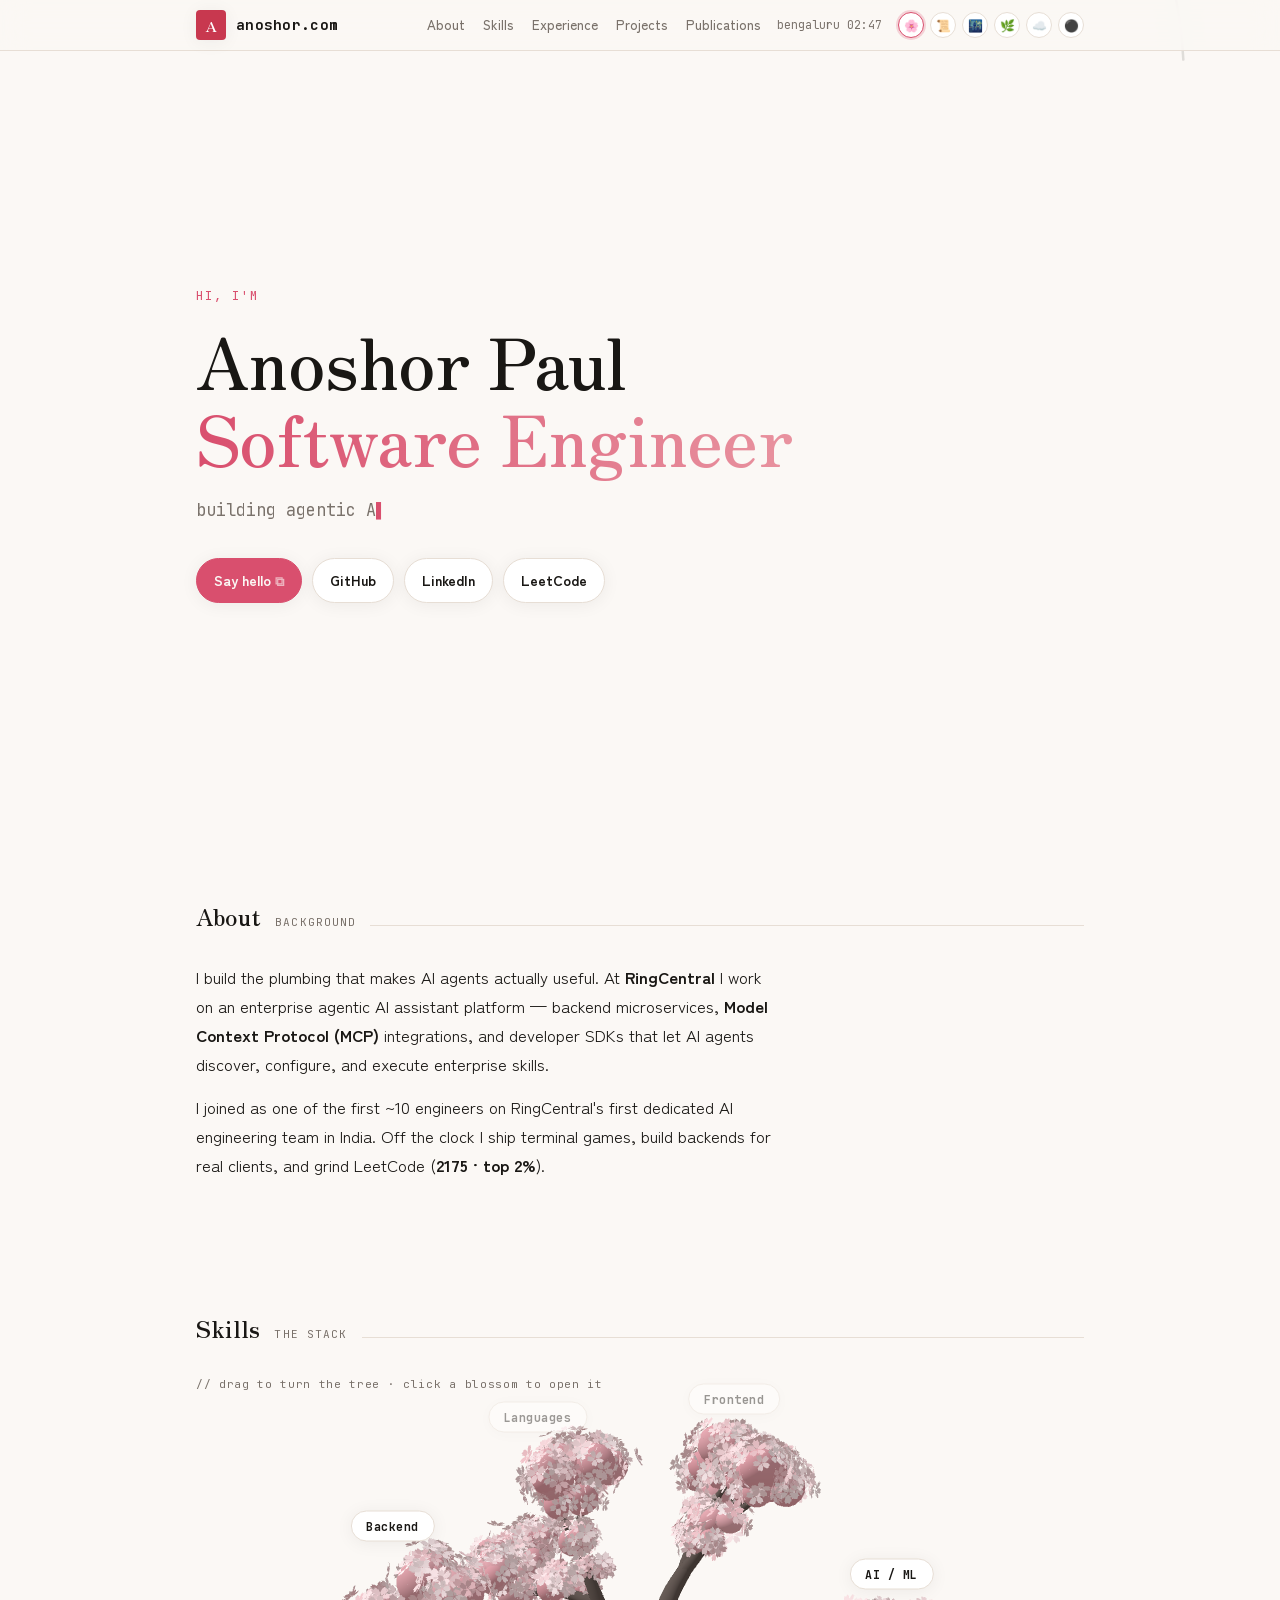
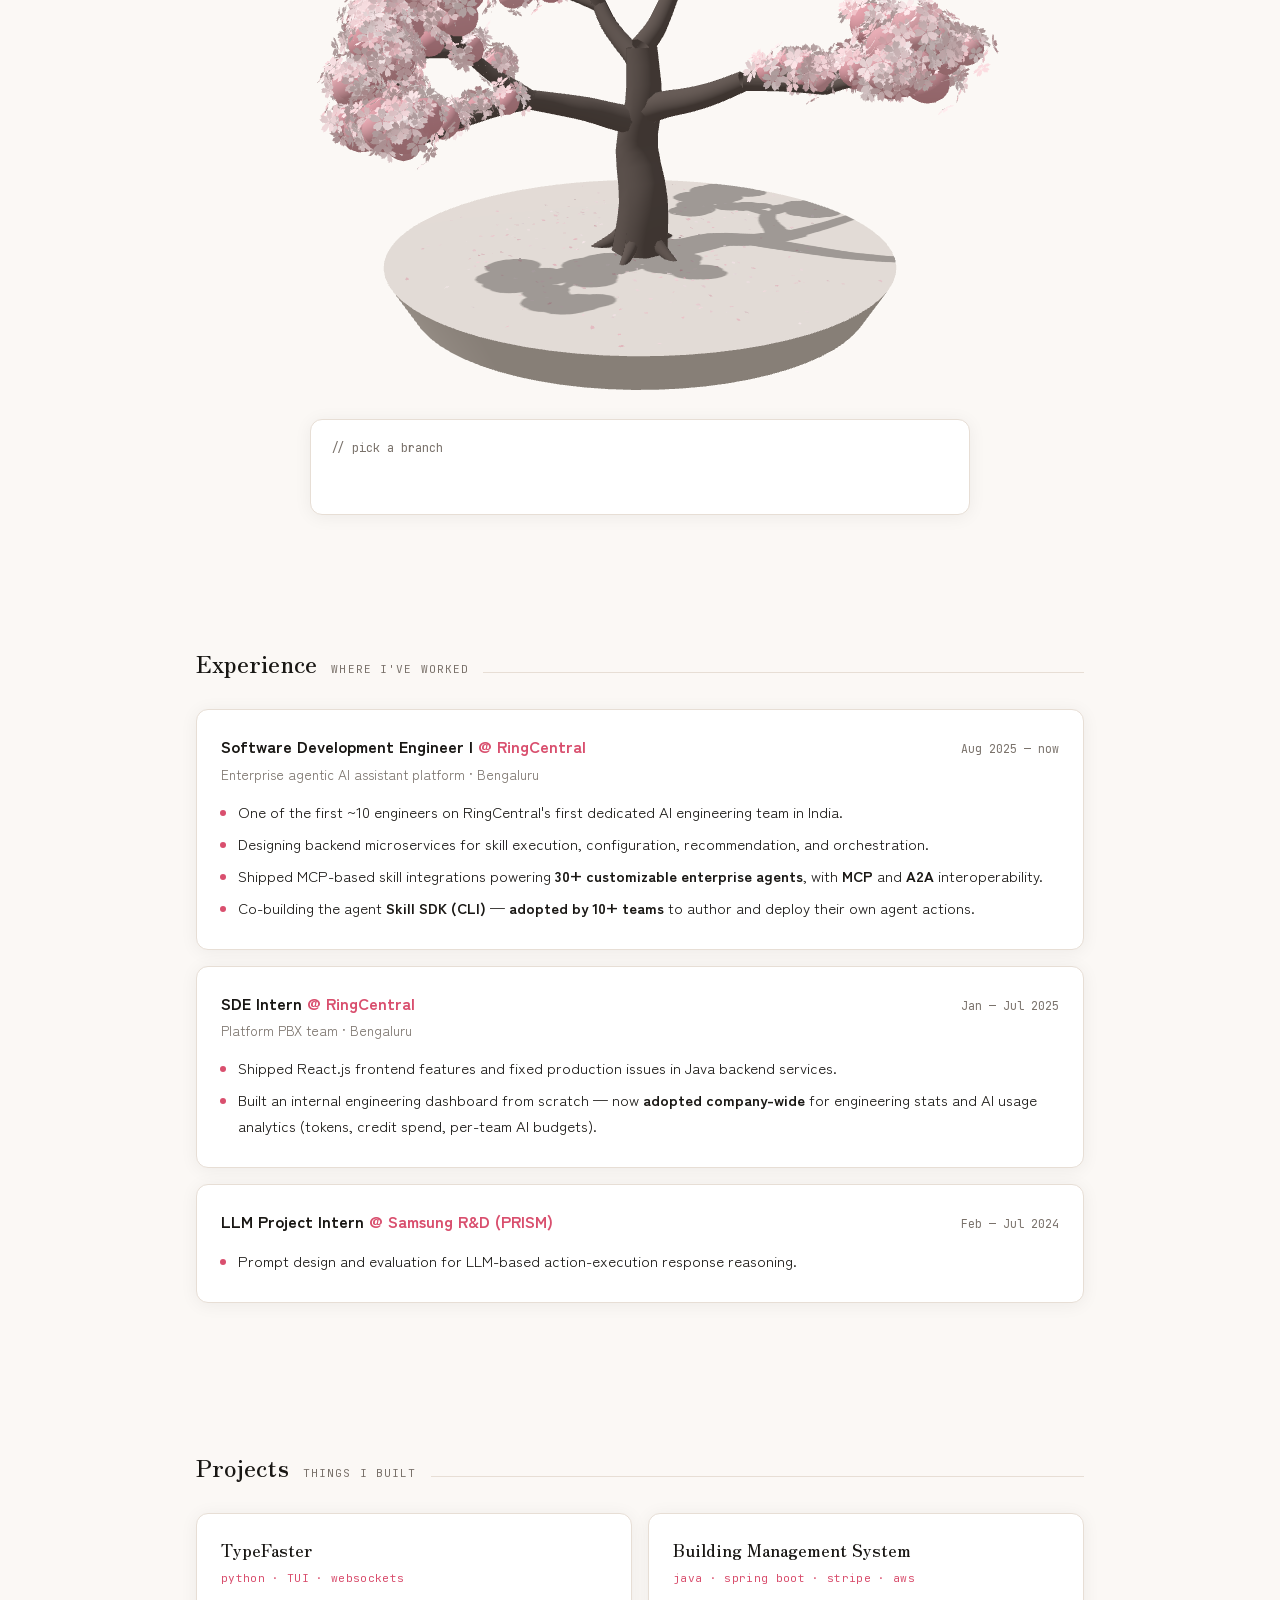
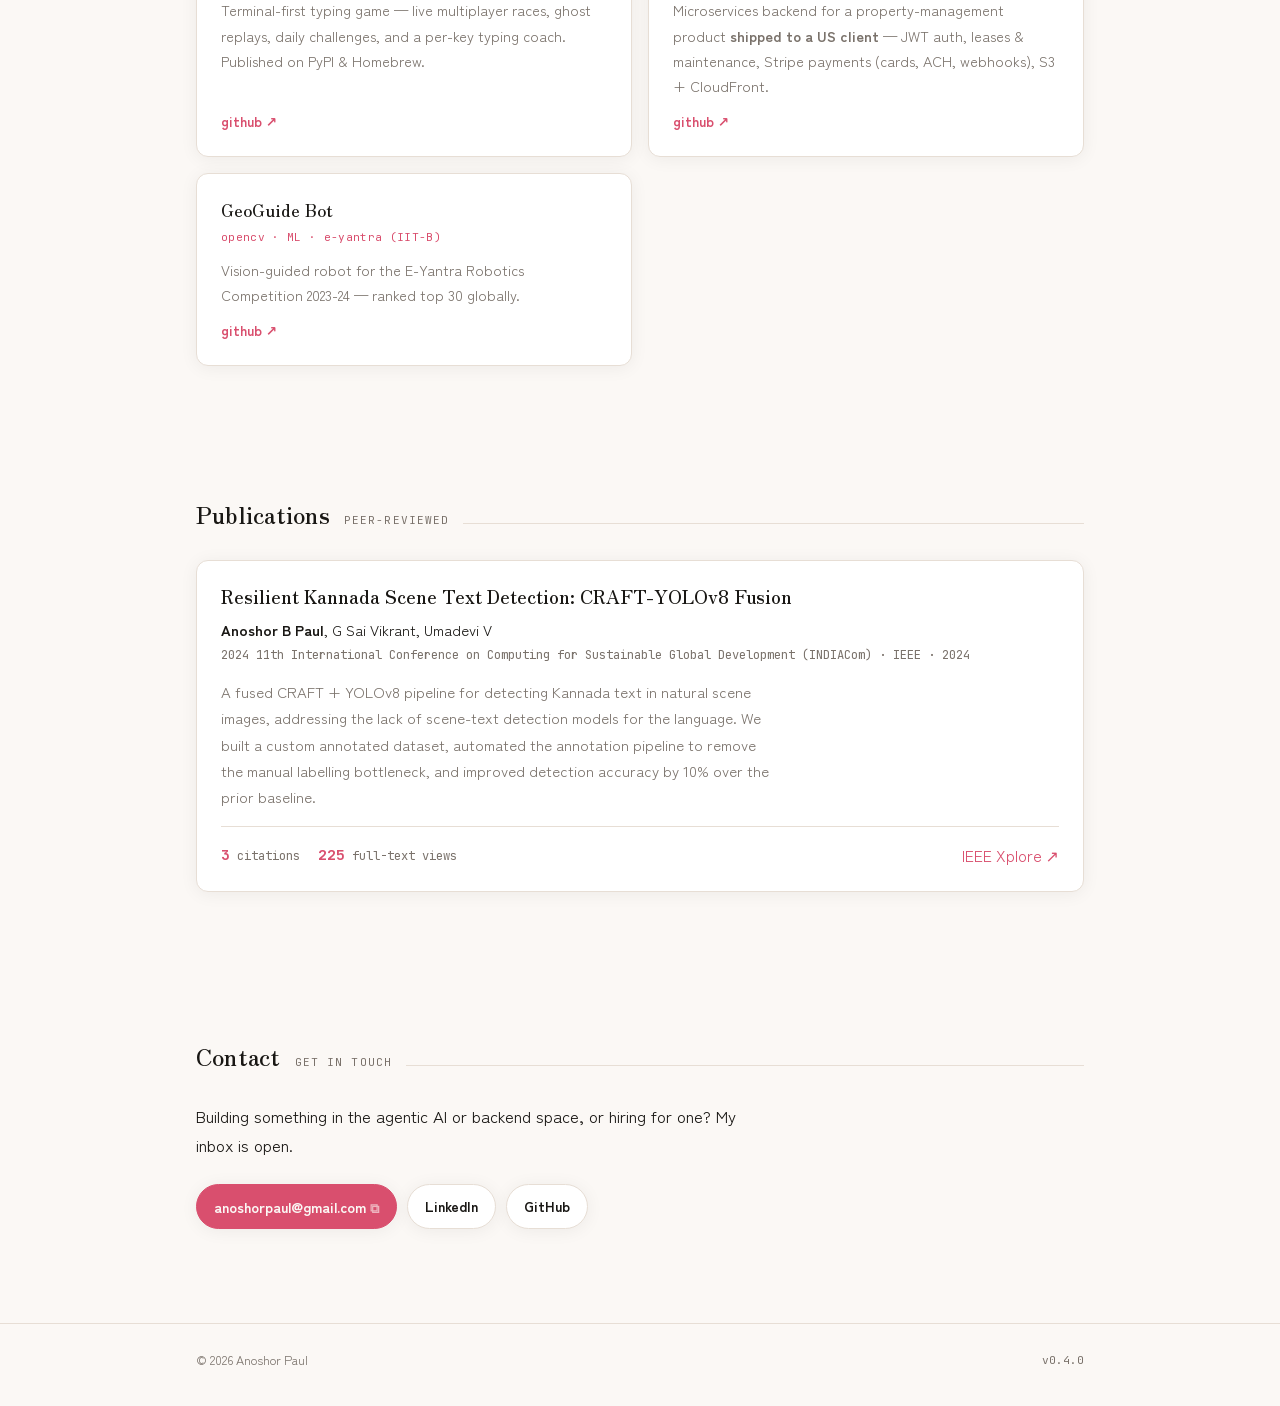
==== commit d0873d47: "Perf: self-host fonts and three.js, static shadow map - Drop the render-blocking Google Fonts styles" ====
--- a/index.html
+++ b/index.html
@@ -12,9 +12,6 @@
 <meta name="theme-color" content="#d94f6e">
 <link rel="canonical" href="https://anoshor.com/">
 <link rel="icon" href="data:image/svg+xml,<svg xmlns='http://www.w3.org/2000/svg' viewBox='0 0 100 100'><rect width='100' height='100' rx='14' fill='%23c8384f'/><text x='50' y='52' font-size='58' font-weight='700' text-anchor='middle' dominant-baseline='central' fill='white' font-family='Helvetica,Arial,sans-serif'>A</text></svg>">
-<link rel="preconnect" href="https://fonts.googleapis.com">
-<link rel="preconnect" href="https://fonts.gstatic.com" crossorigin>
-<link href="https://fonts.googleapis.com/css2?family=Zen+Kaku+Gothic+New:wght@400;500;700&family=Zen+Old+Mincho:wght@400;600;900&family=JetBrains+Mono:wght@400;700&display=swap" rel="stylesheet">
 <script>(function(){var d=document.documentElement;d.classList.add("js");var q=null;try{q=new URLSearchParams(location.search).get("theme");}catch(e){}try{var t=q||localStorage.getItem("theme");if(t)d.setAttribute("data-theme",t);}catch(e){}})();</script>
 <link rel="stylesheet" href="/assets/site.css">
 </head>
--- a/assets/site.css
+++ b/assets/site.css
@@ -1,6 +1,265 @@
 /* ============================================================
    anoshor.com
    ============================================================ */
+/* Self-hosted fonts: only the Google subsets whose unicode-range wins for a
+   character this site renders (32 of 741). Same files, same fallbacks. */
+@font-face {
+  font-family: 'JetBrains Mono';
+  font-style: normal;
+  font-weight: 400;
+  font-display: swap;
+  src: url(/assets/fonts/jetbrains-mono-400-b87346fd.woff2) format('woff2');
+  unicode-range: U+0000-00FF, U+0131, U+0152-0153, U+02BB-02BC, U+02C6, U+02DA, U+02DC, U+0304, U+0308, U+0329, U+2000-206F, U+20AC, U+2122, U+2191, U+2193, U+2212, U+2215, U+FEFF, U+FFFD;
+}
+@font-face {
+  font-family: 'JetBrains Mono';
+  font-style: normal;
+  font-weight: 700;
+  font-display: swap;
+  src: url(/assets/fonts/jetbrains-mono-700-b87346fd.woff2) format('woff2');
+  unicode-range: U+0000-00FF, U+0131, U+0152-0153, U+02BB-02BC, U+02C6, U+02DA, U+02DC, U+0304, U+0308, U+0329, U+2000-206F, U+20AC, U+2122, U+2191, U+2193, U+2212, U+2215, U+FEFF, U+FFFD;
+}
+@font-face {
+  font-family: 'Zen Kaku Gothic New';
+  font-style: normal;
+  font-weight: 400;
+  font-display: swap;
+  src: url(/assets/fonts/zen-kaku-gothic-new-400-7233d6f3.woff2) format('woff2');
+  unicode-range: U+25e4-25e6, U+2601-2603, U+2609, U+260e-260f, U+2616-2617, U+261c-261f, U+262f, U+2641, U+2660, U+2662-2664, U+2666-2668, U+266d-266e, U+2672-267d, U+26bd-26be, U+2702, U+271a, U+273d, U+2740, U+2756, U+2776-2793, U+27a1, U+2934-2935, U+29bf, U+29fa-29fb, U+2b05-2b07, U+2b1a, U+2b95, U+2e3a-2e3b, U+2e80-2e99, U+2e9b-2ef3, U+2f00-2f13;
+}
+@font-face {
+  font-family: 'Zen Kaku Gothic New';
+  font-style: normal;
+  font-weight: 400;
+  font-display: swap;
+  src: url(/assets/fonts/zen-kaku-gothic-new-400-858ca0a2.woff2) format('woff2');
+  unicode-range: U+24d1-24ff, U+2503-2513, U+2515-2516, U+2518-251b, U+251d-2522, U+2524-259f, U+25a2-25ab, U+25b1, U+25b7, U+25c0-25c1, U+25c9-25ca, U+25cc, U+25d0-25d3, U+25e2-25e3;
+}
+@font-face {
+  font-family: 'Zen Kaku Gothic New';
+  font-style: normal;
+  font-weight: 400;
+  font-display: swap;
+  src: url(/assets/fonts/zen-kaku-gothic-new-400-4d6fc14d.woff2) format('woff2');
+  unicode-range: U+2105, U+2109-210a, U+210f, U+2116, U+2121, U+2126-2127, U+212b, U+212e, U+2135, U+213b, U+2194-2199, U+21b8-21b9, U+21c4-21c6, U+21cb-21cc, U+21d0, U+21e6-21e9, U+21f5, U+2202-2203, U+2205-2206, U+2208-220b, U+220f, U+2211, U+2213, U+2215, U+221a, U+221d, U+2220, U+2223, U+2225-2226, U+2228, U+222a-222e, U+2234-2237, U+223d, U+2243, U+2245, U+2248, U+224c, U+2260, U+2262, U+2264-2265, U+226e-226f, U+2272-2273, U+2276-2277, U+2283-2287, U+228a-228b, U+2295-2299, U+22a0, U+22a5, U+22bf, U+22da-22db, U+22ef, U+2305-2307, U+2318, U+2329-232a, U+23b0-23b1, U+23be-23cc, U+23ce, U+23da-23db, U+2423, U+2469-24d0;
+}
+@font-face {
+  font-family: 'Zen Kaku Gothic New';
+  font-style: normal;
+  font-weight: 400;
+  font-display: swap;
+  src: url(/assets/fonts/zen-kaku-gothic-new-400-3c1ca168.woff2) format('woff2');
+  unicode-range: U+2227, U+26a0, U+2713, U+301f, U+4ff8, U+5239, U+526a, U+54fa, U+5740, U+5937, U+5993, U+59fb, U+5a3c, U+5c41, U+6028, U+626e, U+646f, U+647a, U+64b0, U+64e2, U+65a7, U+66fe, U+6727, U+6955, U+6bef, U+6f23, U+724c, U+767c, U+7a83, U+7ac4, U+7b67, U+8000, U+8471, U+8513, U+8599, U+86db, U+8718, U+87f2, U+88f3, U+8ad2, U+8e2a, U+8fa3, U+95a5, U+9798, U+9910, U+9957, U+9bab, U+9c3b, U+9daf, U+ff95;
+}
+@font-face {
+  font-family: 'Zen Kaku Gothic New';
+  font-style: normal;
+  font-weight: 400;
+  font-display: swap;
+  src: url(/assets/fonts/zen-kaku-gothic-new-400-94854cb1.woff2) format('woff2');
+  unicode-range: U+0000-00FF, U+0131, U+0152-0153, U+02BB-02BC, U+02C6, U+02DA, U+02DC, U+0304, U+0308, U+0329, U+2000-206F, U+20AC, U+2122, U+2191, U+2193, U+2212, U+2215, U+FEFF, U+FFFD;
+}
+@font-face {
+  font-family: 'Zen Kaku Gothic New';
+  font-style: normal;
+  font-weight: 500;
+  font-display: swap;
+  src: url(/assets/fonts/zen-kaku-gothic-new-500-5b4a54fc.woff2) format('woff2');
+  unicode-range: U+25e4-25e6, U+2601-2603, U+2609, U+260e-260f, U+2616-2617, U+261c-261f, U+262f, U+2641, U+2660, U+2662-2664, U+2666-2668, U+266d-266e, U+2672-267d, U+26bd-26be, U+2702, U+271a, U+273d, U+2740, U+2756, U+2776-2793, U+27a1, U+2934-2935, U+29bf, U+29fa-29fb, U+2b05-2b07, U+2b1a, U+2b95, U+2e3a-2e3b, U+2e80-2e99, U+2e9b-2ef3, U+2f00-2f13;
+}
+@font-face {
+  font-family: 'Zen Kaku Gothic New';
+  font-style: normal;
+  font-weight: 500;
+  font-display: swap;
+  src: url(/assets/fonts/zen-kaku-gothic-new-500-2f95c9e3.woff2) format('woff2');
+  unicode-range: U+24d1-24ff, U+2503-2513, U+2515-2516, U+2518-251b, U+251d-2522, U+2524-259f, U+25a2-25ab, U+25b1, U+25b7, U+25c0-25c1, U+25c9-25ca, U+25cc, U+25d0-25d3, U+25e2-25e3;
+}
+@font-face {
+  font-family: 'Zen Kaku Gothic New';
+  font-style: normal;
+  font-weight: 500;
+  font-display: swap;
+  src: url(/assets/fonts/zen-kaku-gothic-new-500-00940a9a.woff2) format('woff2');
+  unicode-range: U+2105, U+2109-210a, U+210f, U+2116, U+2121, U+2126-2127, U+212b, U+212e, U+2135, U+213b, U+2194-2199, U+21b8-21b9, U+21c4-21c6, U+21cb-21cc, U+21d0, U+21e6-21e9, U+21f5, U+2202-2203, U+2205-2206, U+2208-220b, U+220f, U+2211, U+2213, U+2215, U+221a, U+221d, U+2220, U+2223, U+2225-2226, U+2228, U+222a-222e, U+2234-2237, U+223d, U+2243, U+2245, U+2248, U+224c, U+2260, U+2262, U+2264-2265, U+226e-226f, U+2272-2273, U+2276-2277, U+2283-2287, U+228a-228b, U+2295-2299, U+22a0, U+22a5, U+22bf, U+22da-22db, U+22ef, U+2305-2307, U+2318, U+2329-232a, U+23b0-23b1, U+23be-23cc, U+23ce, U+23da-23db, U+2423, U+2469-24d0;
+}
+@font-face {
+  font-family: 'Zen Kaku Gothic New';
+  font-style: normal;
+  font-weight: 500;
+  font-display: swap;
+  src: url(/assets/fonts/zen-kaku-gothic-new-500-c078f281.woff2) format('woff2');
+  unicode-range: U+2227, U+26a0, U+2713, U+301f, U+4ff8, U+5239, U+526a, U+54fa, U+5740, U+5937, U+5993, U+59fb, U+5a3c, U+5c41, U+6028, U+626e, U+646f, U+647a, U+64b0, U+64e2, U+65a7, U+66fe, U+6727, U+6955, U+6bef, U+6f23, U+724c, U+767c, U+7a83, U+7ac4, U+7b67, U+8000, U+8471, U+8513, U+8599, U+86db, U+8718, U+87f2, U+88f3, U+8ad2, U+8e2a, U+8fa3, U+95a5, U+9798, U+9910, U+9957, U+9bab, U+9c3b, U+9daf, U+ff95;
+}
+@font-face {
+  font-family: 'Zen Kaku Gothic New';
+  font-style: normal;
+  font-weight: 500;
+  font-display: swap;
+  src: url(/assets/fonts/zen-kaku-gothic-new-500-382a6350.woff2) format('woff2');
+  unicode-range: U+0000-00FF, U+0131, U+0152-0153, U+02BB-02BC, U+02C6, U+02DA, U+02DC, U+0304, U+0308, U+0329, U+2000-206F, U+20AC, U+2122, U+2191, U+2193, U+2212, U+2215, U+FEFF, U+FFFD;
+}
+@font-face {
+  font-family: 'Zen Kaku Gothic New';
+  font-style: normal;
+  font-weight: 700;
+  font-display: swap;
+  src: url(/assets/fonts/zen-kaku-gothic-new-700-816ab08b.woff2) format('woff2');
+  unicode-range: U+25e4-25e6, U+2601-2603, U+2609, U+260e-260f, U+2616-2617, U+261c-261f, U+262f, U+2641, U+2660, U+2662-2664, U+2666-2668, U+266d-266e, U+2672-267d, U+26bd-26be, U+2702, U+271a, U+273d, U+2740, U+2756, U+2776-2793, U+27a1, U+2934-2935, U+29bf, U+29fa-29fb, U+2b05-2b07, U+2b1a, U+2b95, U+2e3a-2e3b, U+2e80-2e99, U+2e9b-2ef3, U+2f00-2f13;
+}
+@font-face {
+  font-family: 'Zen Kaku Gothic New';
+  font-style: normal;
+  font-weight: 700;
+  font-display: swap;
+  src: url(/assets/fonts/zen-kaku-gothic-new-700-9bd0cb63.woff2) format('woff2');
+  unicode-range: U+24d1-24ff, U+2503-2513, U+2515-2516, U+2518-251b, U+251d-2522, U+2524-259f, U+25a2-25ab, U+25b1, U+25b7, U+25c0-25c1, U+25c9-25ca, U+25cc, U+25d0-25d3, U+25e2-25e3;
+}
+@font-face {
+  font-family: 'Zen Kaku Gothic New';
+  font-style: normal;
+  font-weight: 700;
+  font-display: swap;
+  src: url(/assets/fonts/zen-kaku-gothic-new-700-92056e36.woff2) format('woff2');
+  unicode-range: U+2105, U+2109-210a, U+210f, U+2116, U+2121, U+2126-2127, U+212b, U+212e, U+2135, U+213b, U+2194-2199, U+21b8-21b9, U+21c4-21c6, U+21cb-21cc, U+21d0, U+21e6-21e9, U+21f5, U+2202-2203, U+2205-2206, U+2208-220b, U+220f, U+2211, U+2213, U+2215, U+221a, U+221d, U+2220, U+2223, U+2225-2226, U+2228, U+222a-222e, U+2234-2237, U+223d, U+2243, U+2245, U+2248, U+224c, U+2260, U+2262, U+2264-2265, U+226e-226f, U+2272-2273, U+2276-2277, U+2283-2287, U+228a-228b, U+2295-2299, U+22a0, U+22a5, U+22bf, U+22da-22db, U+22ef, U+2305-2307, U+2318, U+2329-232a, U+23b0-23b1, U+23be-23cc, U+23ce, U+23da-23db, U+2423, U+2469-24d0;
+}
+@font-face {
+  font-family: 'Zen Kaku Gothic New';
+  font-style: normal;
+  font-weight: 700;
+  font-display: swap;
+  src: url(/assets/fonts/zen-kaku-gothic-new-700-5ea68556.woff2) format('woff2');
+  unicode-range: U+2227, U+26a0, U+2713, U+301f, U+4ff8, U+5239, U+526a, U+54fa, U+5740, U+5937, U+5993, U+59fb, U+5a3c, U+5c41, U+6028, U+626e, U+646f, U+647a, U+64b0, U+64e2, U+65a7, U+66fe, U+6727, U+6955, U+6bef, U+6f23, U+724c, U+767c, U+7a83, U+7ac4, U+7b67, U+8000, U+8471, U+8513, U+8599, U+86db, U+8718, U+87f2, U+88f3, U+8ad2, U+8e2a, U+8fa3, U+95a5, U+9798, U+9910, U+9957, U+9bab, U+9c3b, U+9daf, U+ff95;
+}
+@font-face {
+  font-family: 'Zen Kaku Gothic New';
+  font-style: normal;
+  font-weight: 700;
+  font-display: swap;
+  src: url(/assets/fonts/zen-kaku-gothic-new-700-0fe4e577.woff2) format('woff2');
+  unicode-range: U+0000-00FF, U+0131, U+0152-0153, U+02BB-02BC, U+02C6, U+02DA, U+02DC, U+0304, U+0308, U+0329, U+2000-206F, U+20AC, U+2122, U+2191, U+2193, U+2212, U+2215, U+FEFF, U+FFFD;
+}
+@font-face {
+  font-family: 'Zen Old Mincho';
+  font-style: normal;
+  font-weight: 400;
+  font-display: swap;
+  src: url(/assets/fonts/zen-old-mincho-400-bc86bf7c.woff2) format('woff2');
+  unicode-range: U+25e4-25e6, U+2601-2603, U+2609, U+260e-260f, U+2616-2617, U+261c-261f, U+262f, U+2641, U+2660, U+2662-2664, U+2666-2668, U+266d-266e, U+2672-267d, U+26bd-26be, U+2702, U+271a, U+273d, U+2740, U+2756, U+2776-2793, U+27a1, U+2934-2935, U+29bf, U+29fa-29fb, U+2b05-2b07, U+2b1a, U+2b95, U+2e3a-2e3b, U+2e80-2e99, U+2e9b-2ef3, U+2f00-2f13;
+}
+@font-face {
+  font-family: 'Zen Old Mincho';
+  font-style: normal;
+  font-weight: 400;
+  font-display: swap;
+  src: url(/assets/fonts/zen-old-mincho-400-42929fd2.woff2) format('woff2');
+  unicode-range: U+24d1-24ff, U+2503-2513, U+2515-2516, U+2518-251b, U+251d-2522, U+2524-259f, U+25a2-25ab, U+25b1, U+25b7, U+25c0-25c1, U+25c9-25ca, U+25cc, U+25d0-25d3, U+25e2-25e3;
+}
+@font-face {
+  font-family: 'Zen Old Mincho';
+  font-style: normal;
+  font-weight: 400;
+  font-display: swap;
+  src: url(/assets/fonts/zen-old-mincho-400-7a2520df.woff2) format('woff2');
+  unicode-range: U+2105, U+2109-210a, U+210f, U+2116, U+2121, U+2126-2127, U+212b, U+212e, U+2135, U+213b, U+2194-2199, U+21b8-21b9, U+21c4-21c6, U+21cb-21cc, U+21d0, U+21e6-21e9, U+21f5, U+2202-2203, U+2205-2206, U+2208-220b, U+220f, U+2211, U+2213, U+2215, U+221a, U+221d, U+2220, U+2223, U+2225-2226, U+2228, U+222a-222e, U+2234-2237, U+223d, U+2243, U+2245, U+2248, U+224c, U+2260, U+2262, U+2264-2265, U+226e-226f, U+2272-2273, U+2276-2277, U+2283-2287, U+228a-228b, U+2295-2299, U+22a0, U+22a5, U+22bf, U+22da-22db, U+22ef, U+2305-2307, U+2318, U+2329-232a, U+23b0-23b1, U+23be-23cc, U+23ce, U+23da-23db, U+2423, U+2469-24d0;
+}
+@font-face {
+  font-family: 'Zen Old Mincho';
+  font-style: normal;
+  font-weight: 400;
+  font-display: swap;
+  src: url(/assets/fonts/zen-old-mincho-400-b838fa8f.woff2) format('woff2');
+  unicode-range: U+2227, U+26a0, U+2713, U+301f, U+4ff8, U+5239, U+526a, U+54fa, U+5740, U+5937, U+5993, U+59fb, U+5a3c, U+5c41, U+6028, U+626e, U+646f, U+647a, U+64b0, U+64e2, U+65a7, U+66fe, U+6727, U+6955, U+6bef, U+6f23, U+724c, U+767c, U+7a83, U+7ac4, U+7b67, U+8000, U+8471, U+8513, U+8599, U+86db, U+8718, U+87f2, U+88f3, U+8ad2, U+8e2a, U+8fa3, U+95a5, U+9798, U+9910, U+9957, U+9bab, U+9c3b, U+9daf, U+ff95;
+}
+@font-face {
+  font-family: 'Zen Old Mincho';
+  font-style: normal;
+  font-weight: 400;
+  font-display: swap;
+  src: url(/assets/fonts/zen-old-mincho-400-1971b2ed.woff2) format('woff2');
+  unicode-range: U+0000-00FF, U+0131, U+0152-0153, U+02BB-02BC, U+02C6, U+02DA, U+02DC, U+0304, U+0308, U+0329, U+2000-206F, U+20AC, U+2122, U+2191, U+2193, U+2212, U+2215, U+FEFF, U+FFFD;
+}
+@font-face {
+  font-family: 'Zen Old Mincho';
+  font-style: normal;
+  font-weight: 600;
+  font-display: swap;
+  src: url(/assets/fonts/zen-old-mincho-600-6d68d47e.woff2) format('woff2');
+  unicode-range: U+25e4-25e6, U+2601-2603, U+2609, U+260e-260f, U+2616-2617, U+261c-261f, U+262f, U+2641, U+2660, U+2662-2664, U+2666-2668, U+266d-266e, U+2672-267d, U+26bd-26be, U+2702, U+271a, U+273d, U+2740, U+2756, U+2776-2793, U+27a1, U+2934-2935, U+29bf, U+29fa-29fb, U+2b05-2b07, U+2b1a, U+2b95, U+2e3a-2e3b, U+2e80-2e99, U+2e9b-2ef3, U+2f00-2f13;
+}
+@font-face {
+  font-family: 'Zen Old Mincho';
+  font-style: normal;
+  font-weight: 600;
+  font-display: swap;
+  src: url(/assets/fonts/zen-old-mincho-600-d1b219fb.woff2) format('woff2');
+  unicode-range: U+24d1-24ff, U+2503-2513, U+2515-2516, U+2518-251b, U+251d-2522, U+2524-259f, U+25a2-25ab, U+25b1, U+25b7, U+25c0-25c1, U+25c9-25ca, U+25cc, U+25d0-25d3, U+25e2-25e3;
+}
+@font-face {
+  font-family: 'Zen Old Mincho';
+  font-style: normal;
+  font-weight: 600;
+  font-display: swap;
+  src: url(/assets/fonts/zen-old-mincho-600-75abe590.woff2) format('woff2');
+  unicode-range: U+2105, U+2109-210a, U+210f, U+2116, U+2121, U+2126-2127, U+212b, U+212e, U+2135, U+213b, U+2194-2199, U+21b8-21b9, U+21c4-21c6, U+21cb-21cc, U+21d0, U+21e6-21e9, U+21f5, U+2202-2203, U+2205-2206, U+2208-220b, U+220f, U+2211, U+2213, U+2215, U+221a, U+221d, U+2220, U+2223, U+2225-2226, U+2228, U+222a-222e, U+2234-2237, U+223d, U+2243, U+2245, U+2248, U+224c, U+2260, U+2262, U+2264-2265, U+226e-226f, U+2272-2273, U+2276-2277, U+2283-2287, U+228a-228b, U+2295-2299, U+22a0, U+22a5, U+22bf, U+22da-22db, U+22ef, U+2305-2307, U+2318, U+2329-232a, U+23b0-23b1, U+23be-23cc, U+23ce, U+23da-23db, U+2423, U+2469-24d0;
+}
+@font-face {
+  font-family: 'Zen Old Mincho';
+  font-style: normal;
+  font-weight: 600;
+  font-display: swap;
+  src: url(/assets/fonts/zen-old-mincho-600-a0c86a7f.woff2) format('woff2');
+  unicode-range: U+2227, U+26a0, U+2713, U+301f, U+4ff8, U+5239, U+526a, U+54fa, U+5740, U+5937, U+5993, U+59fb, U+5a3c, U+5c41, U+6028, U+626e, U+646f, U+647a, U+64b0, U+64e2, U+65a7, U+66fe, U+6727, U+6955, U+6bef, U+6f23, U+724c, U+767c, U+7a83, U+7ac4, U+7b67, U+8000, U+8471, U+8513, U+8599, U+86db, U+8718, U+87f2, U+88f3, U+8ad2, U+8e2a, U+8fa3, U+95a5, U+9798, U+9910, U+9957, U+9bab, U+9c3b, U+9daf, U+ff95;
+}
+@font-face {
+  font-family: 'Zen Old Mincho';
+  font-style: normal;
+  font-weight: 600;
+  font-display: swap;
+  src: url(/assets/fonts/zen-old-mincho-600-ab6cafc1.woff2) format('woff2');
+  unicode-range: U+0000-00FF, U+0131, U+0152-0153, U+02BB-02BC, U+02C6, U+02DA, U+02DC, U+0304, U+0308, U+0329, U+2000-206F, U+20AC, U+2122, U+2191, U+2193, U+2212, U+2215, U+FEFF, U+FFFD;
+}
+@font-face {
+  font-family: 'Zen Old Mincho';
+  font-style: normal;
+  font-weight: 900;
+  font-display: swap;
+  src: url(/assets/fonts/zen-old-mincho-900-770a2522.woff2) format('woff2');
+  unicode-range: U+25e4-25e6, U+2601-2603, U+2609, U+260e-260f, U+2616-2617, U+261c-261f, U+262f, U+2641, U+2660, U+2662-2664, U+2666-2668, U+266d-266e, U+2672-267d, U+26bd-26be, U+2702, U+271a, U+273d, U+2740, U+2756, U+2776-2793, U+27a1, U+2934-2935, U+29bf, U+29fa-29fb, U+2b05-2b07, U+2b1a, U+2b95, U+2e3a-2e3b, U+2e80-2e99, U+2e9b-2ef3, U+2f00-2f13;
+}
+@font-face {
+  font-family: 'Zen Old Mincho';
+  font-style: normal;
+  font-weight: 900;
+  font-display: swap;
+  src: url(/assets/fonts/zen-old-mincho-900-4c2c235f.woff2) format('woff2');
+  unicode-range: U+24d1-24ff, U+2503-2513, U+2515-2516, U+2518-251b, U+251d-2522, U+2524-259f, U+25a2-25ab, U+25b1, U+25b7, U+25c0-25c1, U+25c9-25ca, U+25cc, U+25d0-25d3, U+25e2-25e3;
+}
+@font-face {
+  font-family: 'Zen Old Mincho';
+  font-style: normal;
+  font-weight: 900;
+  font-display: swap;
+  src: url(/assets/fonts/zen-old-mincho-900-18f5bf39.woff2) format('woff2');
+  unicode-range: U+2105, U+2109-210a, U+210f, U+2116, U+2121, U+2126-2127, U+212b, U+212e, U+2135, U+213b, U+2194-2199, U+21b8-21b9, U+21c4-21c6, U+21cb-21cc, U+21d0, U+21e6-21e9, U+21f5, U+2202-2203, U+2205-2206, U+2208-220b, U+220f, U+2211, U+2213, U+2215, U+221a, U+221d, U+2220, U+2223, U+2225-2226, U+2228, U+222a-222e, U+2234-2237, U+223d, U+2243, U+2245, U+2248, U+224c, U+2260, U+2262, U+2264-2265, U+226e-226f, U+2272-2273, U+2276-2277, U+2283-2287, U+228a-228b, U+2295-2299, U+22a0, U+22a5, U+22bf, U+22da-22db, U+22ef, U+2305-2307, U+2318, U+2329-232a, U+23b0-23b1, U+23be-23cc, U+23ce, U+23da-23db, U+2423, U+2469-24d0;
+}
+@font-face {
+  font-family: 'Zen Old Mincho';
+  font-style: normal;
+  font-weight: 900;
+  font-display: swap;
+  src: url(/assets/fonts/zen-old-mincho-900-d55f0878.woff2) format('woff2');
+  unicode-range: U+2227, U+26a0, U+2713, U+301f, U+4ff8, U+5239, U+526a, U+54fa, U+5740, U+5937, U+5993, U+59fb, U+5a3c, U+5c41, U+6028, U+626e, U+646f, U+647a, U+64b0, U+64e2, U+65a7, U+66fe, U+6727, U+6955, U+6bef, U+6f23, U+724c, U+767c, U+7a83, U+7ac4, U+7b67, U+8000, U+8471, U+8513, U+8599, U+86db, U+8718, U+87f2, U+88f3, U+8ad2, U+8e2a, U+8fa3, U+95a5, U+9798, U+9910, U+9957, U+9bab, U+9c3b, U+9daf, U+ff95;
+}
+@font-face {
+  font-family: 'Zen Old Mincho';
+  font-style: normal;
+  font-weight: 900;
+  font-display: swap;
+  src: url(/assets/fonts/zen-old-mincho-900-0aab309f.woff2) format('woff2');
+  unicode-range: U+0000-00FF, U+0131, U+0152-0153, U+02BB-02BC, U+02C6, U+02DA, U+02DC, U+0304, U+0308, U+0329, U+2000-206F, U+20AC, U+2122, U+2191, U+2193, U+2212, U+2215, U+FEFF, U+FFFD;
+}
+
 *{margin:0;padding:0;box-sizing:border-box}
 
 :root{
@@ -202,6 +461,18 @@
 :root[data-theme="manga"] .node.on .nl{color:#fff}
 .node.off{opacity:.35}
 
+/* 3D sakura: the canvas replaces the svg only once it has drawn a frame */
+.bonsai canvas{position:absolute;inset:0;width:100%;height:100%;display:block;touch-action:pan-y;cursor:grab;opacity:0;transition:opacity .9s ease}
+.bonsai.three-on{max-width:880px}
+.bonsai.three-on canvas{opacity:1}
+.bonsai.three-on canvas.over{cursor:pointer}
+.bonsai.three-on canvas.grabbing{cursor:grabbing}
+.bonsai.three-on svg{display:none}
+.bonsai.three-on .nodes{pointer-events:none}
+.bonsai.three-on .node{pointer-events:auto;opacity:var(--vis,1);z-index:var(--z,1)}
+.bonsai.three-on .node.off{opacity:calc(var(--vis,1) * .4)}
+@media(max-width:540px){.bonsai.three-on{aspect-ratio:1/1}}
+
 .petal{position:absolute;pointer-events:none;border-radius:50% 0 50% 50%;background:var(--accent);opacity:.75}
 
 .detail{
